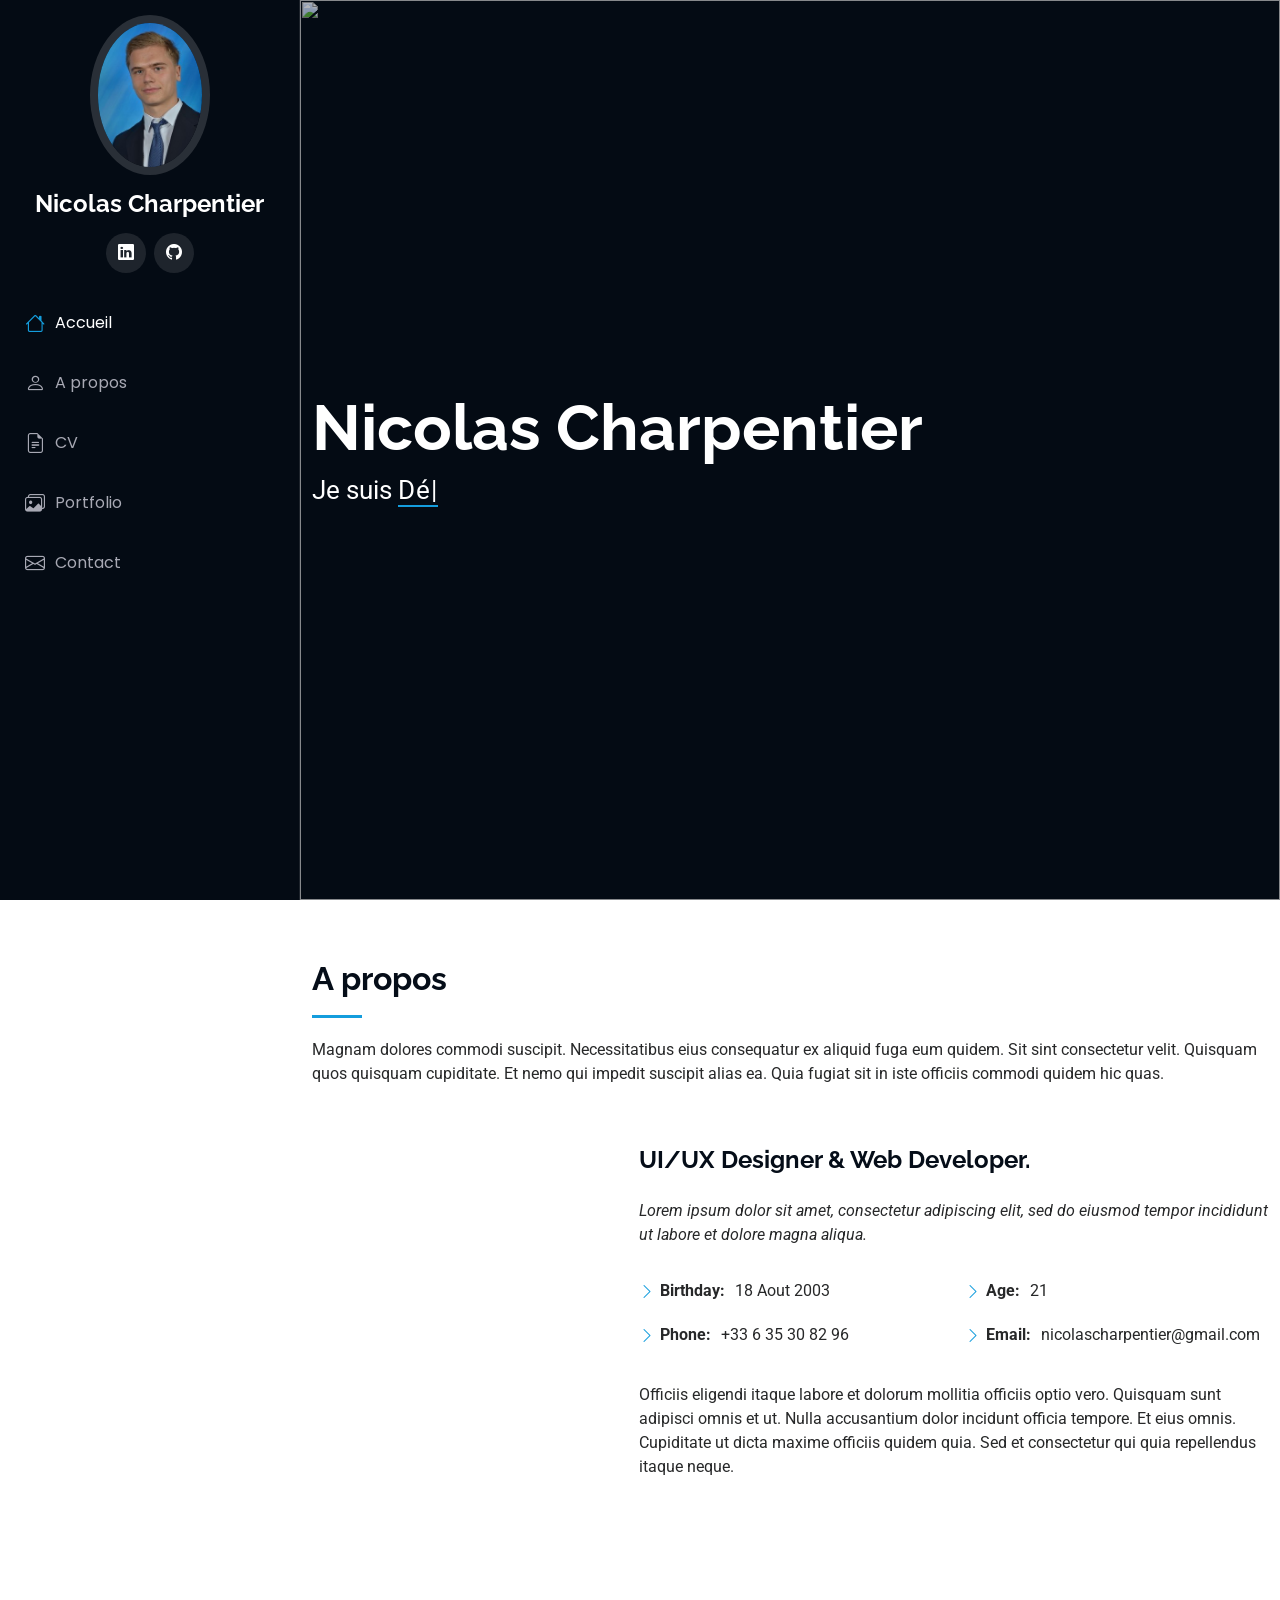
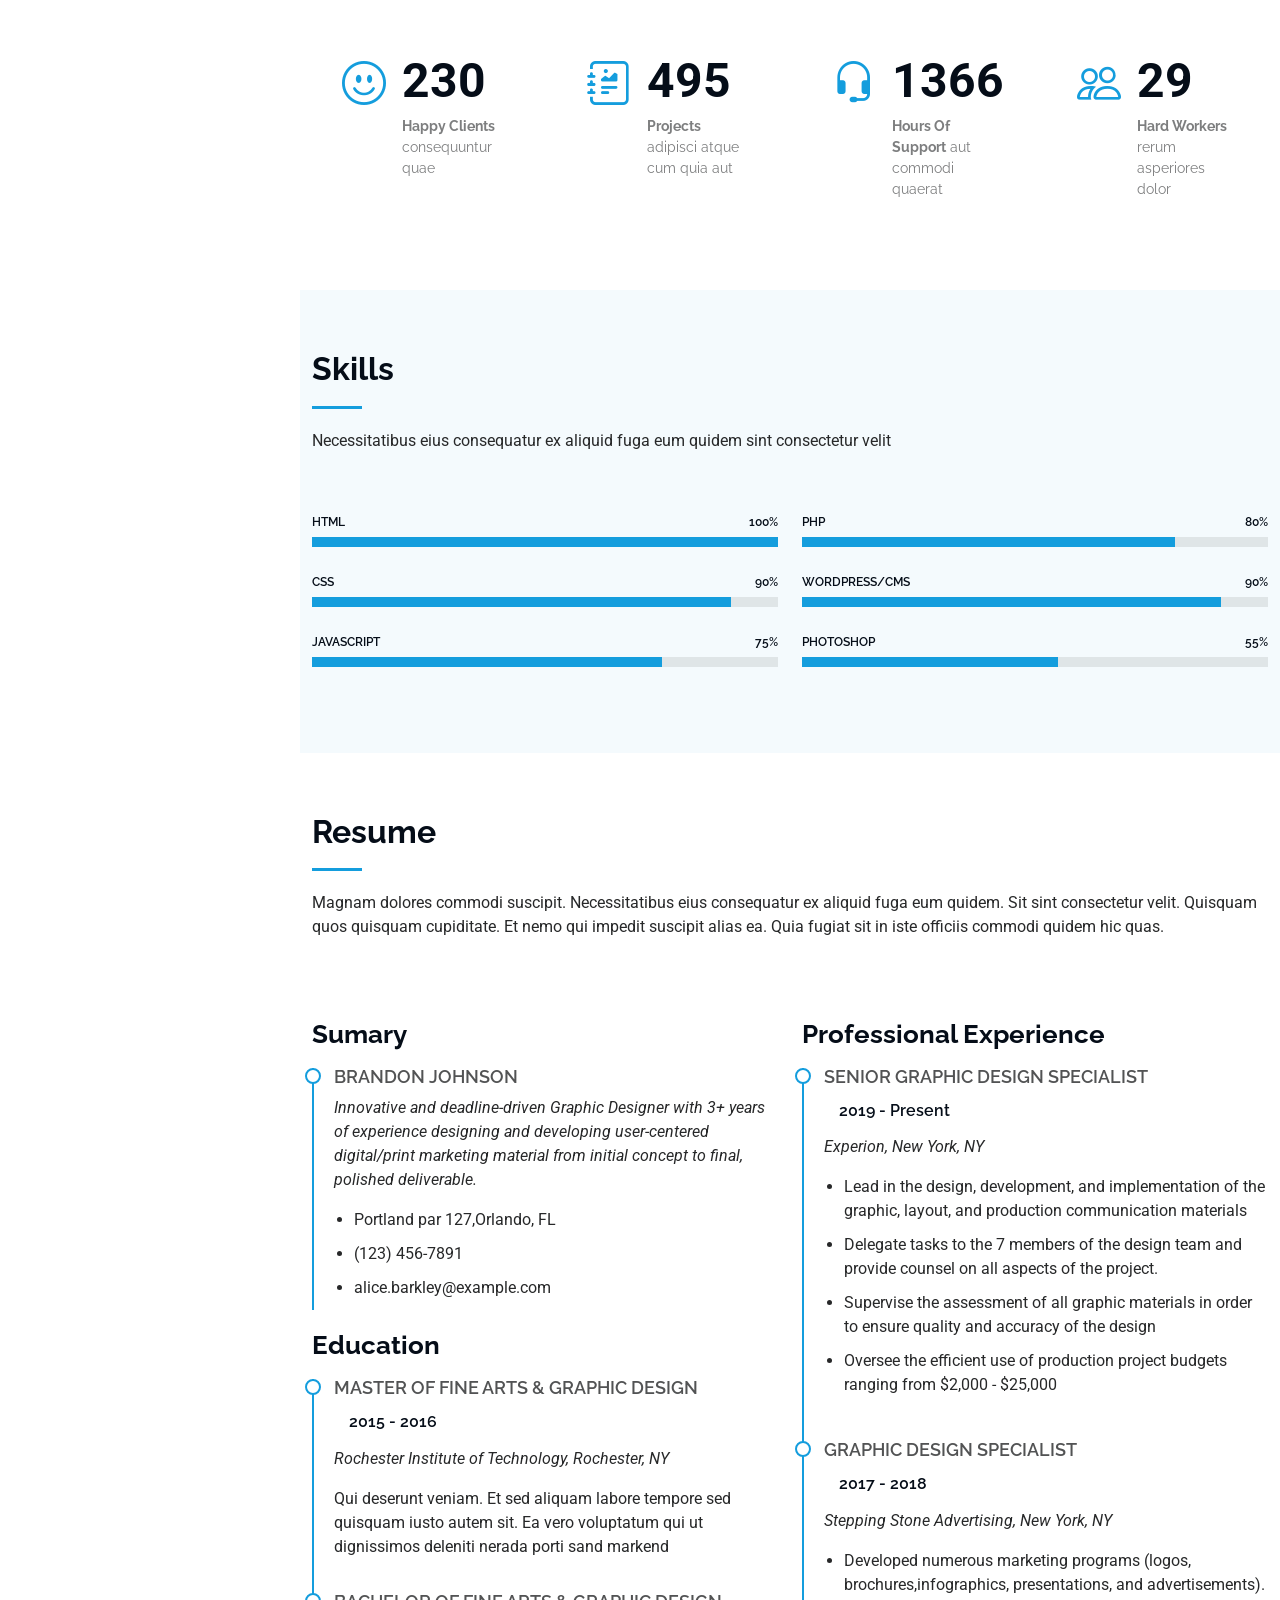
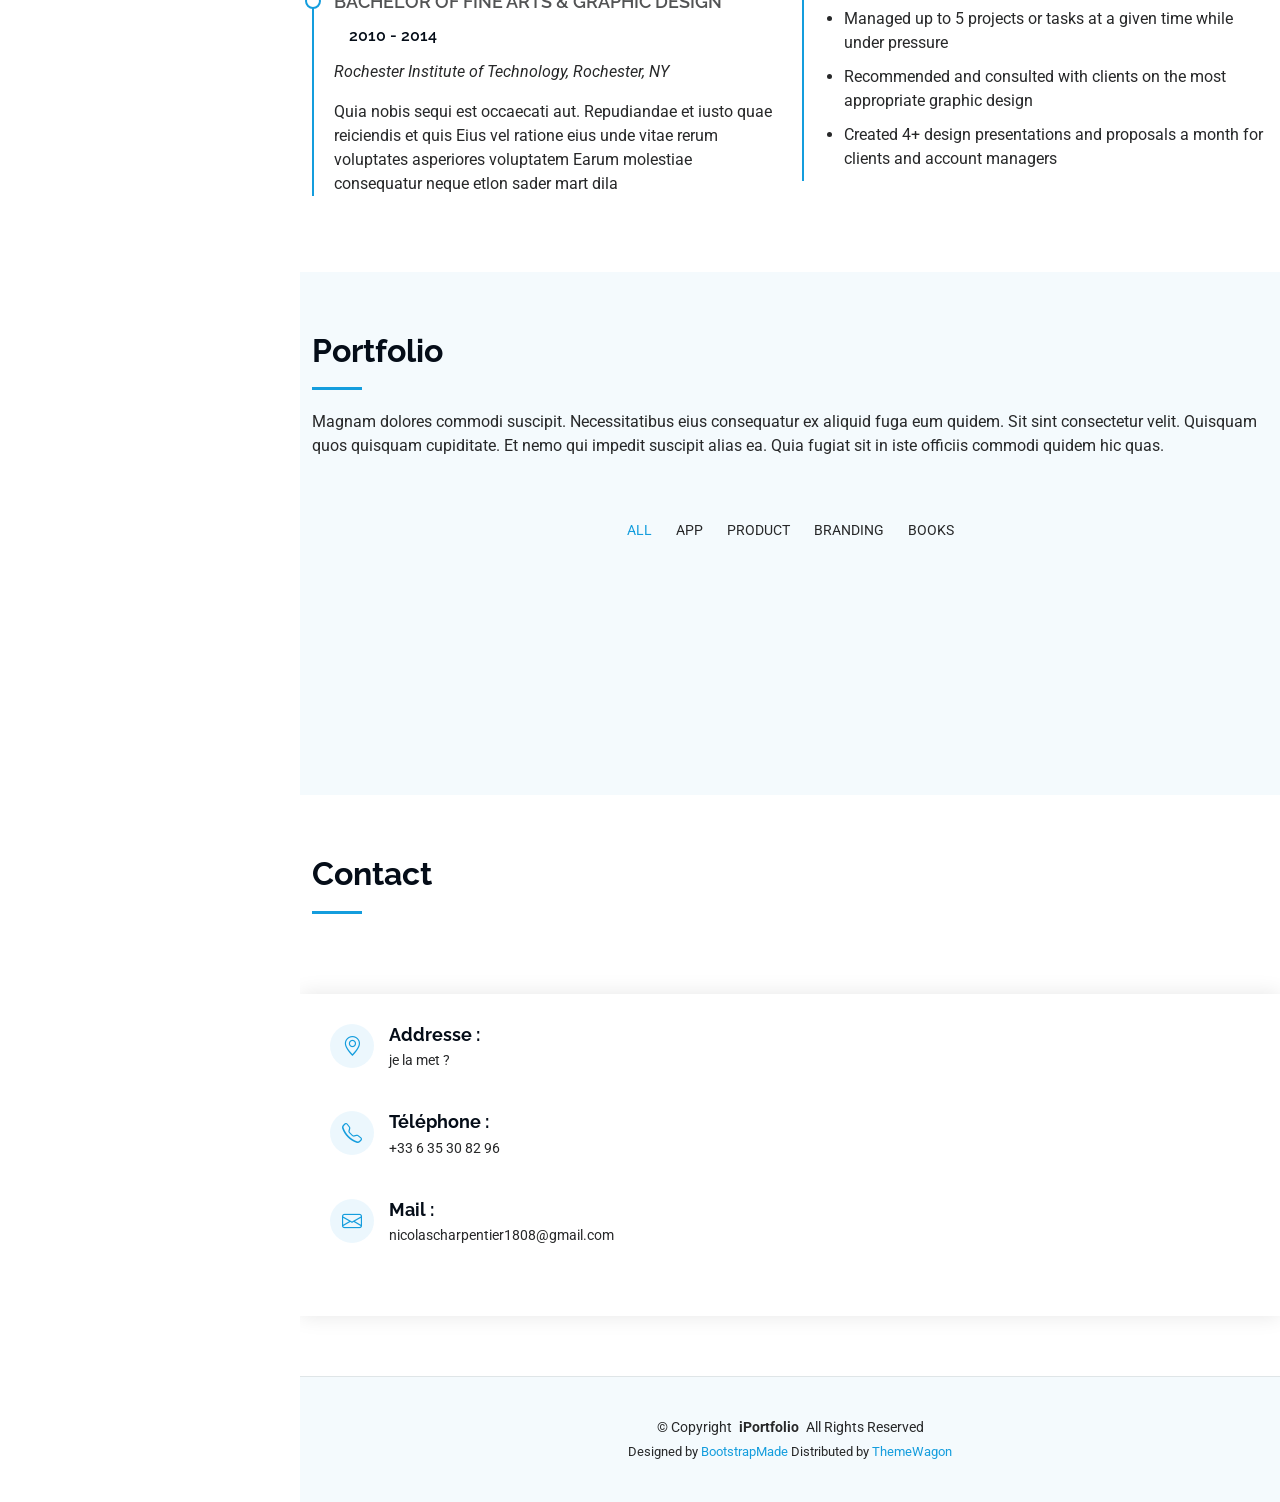
==== vue/index.html @ e8a0842e "git innit" ====
<!DOCTYPE html>
<html lang="fr">

<head>
  <meta charset="utf-8">
  <meta content="width=device-width, initial-scale=1.0" name="viewport">
  <title>Index - iPortfolio Bootstrap Template</title>
  <meta content="" name="description">
  <meta content="" name="keywords">

  <!-- Favicons -->
  <link href="../assets/img/favicon.png" rel="icon">
  <link href="../assets/img/apple-touch-icon.png" rel="apple-touch-icon">

  <!-- Fonts -->
  <link href="https://fonts.googleapis.com" rel="preconnect">
  <link href="https://fonts.gstatic.com" rel="preconnect" crossorigin>
  <link href="https://fonts.googleapis.com/css2?family=Roboto:ital,wght@0,100;0,300;0,400;0,500;0,700;0,900;1,100;1,300;1,400;1,500;1,700;1,900&family=Poppins:ital,wght@0,100;0,200;0,300;0,400;0,500;0,600;0,700;0,800;0,900;1,100;1,200;1,300;1,400;1,500;1,600;1,700;1,800;1,900&family=Raleway:ital,wght@0,100;0,200;0,300;0,400;0,500;0,600;0,700;0,800;0,900;1,100;1,200;1,300;1,400;1,500;1,600;1,700;1,800;1,900&display=swap" rel="stylesheet">

  <!-- Vendor CSS Files -->
  <link href="../assets/vendor/bootstrap/css/bootstrap.min.css" rel="stylesheet">
  <link href="../assets/vendor/bootstrap-icons/bootstrap-icons.css" rel="stylesheet">
  <link href="../assets/vendor/aos/aos.css" rel="stylesheet">
  <link href="../assets/vendor/glightbox/css/glightbox.min.css" rel="stylesheet">
  <link href="../assets/vendor/swiper/swiper-bundle.min.css" rel="stylesheet">

  <!-- Main CSS File -->
  <link href="../assets/css/main.css" rel="stylesheet">

</head>

<body class="index-page">

  <header id="header" class="header dark-background d-flex flex-column">
    <i class="header-toggle d-xl-none bi bi-list"></i>

    <div class="profile-img">
      <img src="../assets/img/profil.jpg" alt="" class="img-fluid rounded-circle">
    </div>

    <a href="index.html" class="logo d-flex align-items-center justify-content-center">
      <!-- Uncomment the line below if you also wish to use an image logo -->
      <!-- <img src="assets/img/logo.png" alt=""> -->
      <h1 class="sitename">Nicolas Charpentier</h1>
    </a>

    <div class="social-links text-center">
      <a href="https://www.linkedin.com/in/nicolas-charpentier-492948280/" class="linkedin" target="_blank"><i class="bi bi-linkedin"></i></a>
      <a href="https://github.com/Nico180803" class="github" target="_blank"><i class="bi-github"></i></a>
    </div>

    <nav id="navmenu" class="navmenu">
      <ul>
        <li><a href="#hero" class="active"><i class="bi bi-house navicon"></i> Accueil</a></li>
        <li><a href="#about"><i class="bi bi-person navicon"></i> A propos</a></li>
        <li><a href="#resume"><i class="bi bi-file-earmark-text navicon"></i> CV</a></li>
        <li><a href="#portfolio"><i class="bi bi-images navicon"></i> Portfolio</a></li>
        <li><a href="#contact"><i class="bi bi-envelope navicon"></i> Contact</a></li>
      </ul>
    </nav>

  </header>

  <main class="main">

    <!-- Hero Section -->
    <section id="hero" class="hero section dark-background">

      <img src="" alt="" data-aos="fade-in" class="">

      <div class="container" data-aos="fade-up" data-aos-delay="100">
        <h2>Nicolas Charpentier</h2>
        <p>Je suis <span class="typed" data-typed-items="Développeur , Etudiant,">Développeur </span><span class="typed-cursor typed-cursor--blink" aria-hidden="true"></span><span class="typed-cursor typed-cursor--blink" aria-hidden="true"></span></p>
      </div>

    </section><!-- /Hero Section -->

    <!-- About Section -->
    <section id="about" class="about section">

      <!-- Section Title -->
      <div class="container section-title" data-aos="fade-up">
        <h2>A propos</h2>
        <p>Magnam dolores commodi suscipit. Necessitatibus eius consequatur ex aliquid fuga eum quidem. Sit sint consectetur velit. Quisquam quos quisquam cupiditate. Et nemo qui impedit suscipit alias ea. Quia fugiat sit in iste officiis commodi quidem hic quas.</p>
      </div><!-- End Section Title -->

      <div class="container" data-aos="fade-up" data-aos-delay="100">

        <div class="row gy-4 justify-content-center">
          <div class="col-lg-4">
            <img src="assets/img/my-profile-img.jpg" class="img-fluid" alt="">
          </div>
          <div class="col-lg-8 content">
            <h2>UI/UX Designer &amp; Web Developer.</h2>
            <p class="fst-italic py-3">
              Lorem ipsum dolor sit amet, consectetur adipiscing elit, sed do eiusmod tempor incididunt ut labore et dolore
              magna aliqua.
            </p>
            <div class="row">
              <div class="col-lg-6">
                <ul>
                  <li><i class="bi bi-chevron-right"></i> <strong>Birthday:</strong> <span>18 Aout 2003</span></li>
                  <li><i class="bi bi-chevron-right"></i> <strong>Phone:</strong> <span>+33 6 35 30 82 96</span></li>
                </ul>
              </div>
              <div class="col-lg-6">
                <ul>
                  <li><i class="bi bi-chevron-right"></i> <strong>Age:</strong> <span>21</span></li>
                  <li><i class="bi bi-chevron-right"></i> <strong>Email:</strong> <span>nicolascharpentier@gmail.com</span></li>
                </ul>
              </div>
            </div>
            <p class="py-3">
              Officiis eligendi itaque labore et dolorum mollitia officiis optio vero. Quisquam sunt adipisci omnis et ut. Nulla accusantium dolor incidunt officia tempore. Et eius omnis.
              Cupiditate ut dicta maxime officiis quidem quia. Sed et consectetur qui quia repellendus itaque neque.
            </p>
          </div>
        </div>

      </div>

    </section><!-- /About Section -->

    <!-- Stats Section -->
    <section id="stats" class="stats section">

      <div class="container" data-aos="fade-up" data-aos-delay="100">

        <div class="row gy-4">

          <div class="col-lg-3 col-md-6">
            <div class="stats-item">
              <i class="bi bi-emoji-smile"></i>
              <span data-purecounter-start="0" data-purecounter-end="232" data-purecounter-duration="1" class="purecounter"></span>
              <p><strong>Happy Clients</strong> <span>consequuntur quae</span></p>
            </div>
          </div><!-- End Stats Item -->

          <div class="col-lg-3 col-md-6">
            <div class="stats-item">
              <i class="bi bi-journal-richtext"></i>
              <span data-purecounter-start="0" data-purecounter-end="521" data-purecounter-duration="1" class="purecounter"></span>
              <p><strong>Projects</strong> <span>adipisci atque cum quia aut</span></p>
            </div>
          </div><!-- End Stats Item -->

          <div class="col-lg-3 col-md-6">
            <div class="stats-item">
              <i class="bi bi-headset"></i>
              <span data-purecounter-start="0" data-purecounter-end="1453" data-purecounter-duration="1" class="purecounter"></span>
              <p><strong>Hours Of Support</strong> <span>aut commodi quaerat</span></p>
            </div>
          </div><!-- End Stats Item -->

          <div class="col-lg-3 col-md-6">
            <div class="stats-item">
              <i class="bi bi-people"></i>
              <span data-purecounter-start="0" data-purecounter-end="32" data-purecounter-duration="1" class="purecounter"></span>
              <p><strong>Hard Workers</strong> <span>rerum asperiores dolor</span></p>
            </div>
          </div><!-- End Stats Item -->

        </div>

      </div>

    </section><!-- /Stats Section -->

    <!-- Skills Section -->
    <section id="skills" class="skills section light-background">

      <!-- Section Title -->
      <div class="container section-title" data-aos="fade-up">
        <h2>Skills</h2>
        <p>Necessitatibus eius consequatur ex aliquid fuga eum quidem sint consectetur velit</p>
      </div><!-- End Section Title -->

      <div class="container" data-aos="fade-up" data-aos-delay="100">

        <div class="row skills-content skills-animation">

          <div class="col-lg-6">

            <div class="progress">
              <span class="skill"><span>HTML</span> <i class="val">100%</i></span>
              <div class="progress-bar-wrap">
                <div class="progress-bar" role="progressbar" aria-valuenow="100" aria-valuemin="0" aria-valuemax="100"></div>
              </div>
            </div><!-- End Skills Item -->

            <div class="progress">
              <span class="skill"><span>CSS</span> <i class="val">90%</i></span>
              <div class="progress-bar-wrap">
                <div class="progress-bar" role="progressbar" aria-valuenow="90" aria-valuemin="0" aria-valuemax="100"></div>
              </div>
            </div><!-- End Skills Item -->

            <div class="progress">
              <span class="skill"><span>JavaScript</span> <i class="val">75%</i></span>
              <div class="progress-bar-wrap">
                <div class="progress-bar" role="progressbar" aria-valuenow="75" aria-valuemin="0" aria-valuemax="100"></div>
              </div>
            </div><!-- End Skills Item -->

          </div>

          <div class="col-lg-6">

            <div class="progress">
              <span class="skill"><span>PHP</span> <i class="val">80%</i></span>
              <div class="progress-bar-wrap">
                <div class="progress-bar" role="progressbar" aria-valuenow="80" aria-valuemin="0" aria-valuemax="100"></div>
              </div>
            </div><!-- End Skills Item -->

            <div class="progress">
              <span class="skill"><span>WordPress/CMS</span> <i class="val">90%</i></span>
              <div class="progress-bar-wrap">
                <div class="progress-bar" role="progressbar" aria-valuenow="90" aria-valuemin="0" aria-valuemax="100"></div>
              </div>
            </div><!-- End Skills Item -->

            <div class="progress">
              <span class="skill"><span>Photoshop</span> <i class="val">55%</i></span>
              <div class="progress-bar-wrap">
                <div class="progress-bar" role="progressbar" aria-valuenow="55" aria-valuemin="0" aria-valuemax="100"></div>
              </div>
            </div><!-- End Skills Item -->

          </div>

        </div>

      </div>

    </section><!-- /Skills Section -->

    <!-- Resume Section -->
    <section id="resume" class="resume section">

      <!-- Section Title -->
      <div class="container section-title" data-aos="fade-up">
        <h2>Resume</h2>
        <p>Magnam dolores commodi suscipit. Necessitatibus eius consequatur ex aliquid fuga eum quidem. Sit sint consectetur velit. Quisquam quos quisquam cupiditate. Et nemo qui impedit suscipit alias ea. Quia fugiat sit in iste officiis commodi quidem hic quas.</p>
      </div><!-- End Section Title -->

      <div class="container">

        <div class="row">

          <div class="col-lg-6" data-aos="fade-up" data-aos-delay="100">
            <h3 class="resume-title">Sumary</h3>

            <div class="resume-item pb-0">
              <h4>Brandon Johnson</h4>
              <p><em>Innovative and deadline-driven Graphic Designer with 3+ years of experience designing and developing user-centered digital/print marketing material from initial concept to final, polished deliverable.</em></p>
              <ul>
                <li>Portland par 127,Orlando, FL</li>
                <li>(123) 456-7891</li>
                <li>alice.barkley@example.com</li>
              </ul>
            </div><!-- Edn Resume Item -->

            <h3 class="resume-title">Education</h3>
            <div class="resume-item">
              <h4>Master of Fine Arts &amp; Graphic Design</h4>
              <h5>2015 - 2016</h5>
              <p><em>Rochester Institute of Technology, Rochester, NY</em></p>
              <p>Qui deserunt veniam. Et sed aliquam labore tempore sed quisquam iusto autem sit. Ea vero voluptatum qui ut dignissimos deleniti nerada porti sand markend</p>
            </div><!-- Edn Resume Item -->

            <div class="resume-item">
              <h4>Bachelor of Fine Arts &amp; Graphic Design</h4>
              <h5>2010 - 2014</h5>
              <p><em>Rochester Institute of Technology, Rochester, NY</em></p>
              <p>Quia nobis sequi est occaecati aut. Repudiandae et iusto quae reiciendis et quis Eius vel ratione eius unde vitae rerum voluptates asperiores voluptatem Earum molestiae consequatur neque etlon sader mart dila</p>
            </div><!-- Edn Resume Item -->

          </div>

          <div class="col-lg-6" data-aos="fade-up" data-aos-delay="200">
            <h3 class="resume-title">Professional Experience</h3>
            <div class="resume-item">
              <h4>Senior graphic design specialist</h4>
              <h5>2019 - Present</h5>
              <p><em>Experion, New York, NY </em></p>
              <ul>
                <li>Lead in the design, development, and implementation of the graphic, layout, and production communication materials</li>
                <li>Delegate tasks to the 7 members of the design team and provide counsel on all aspects of the project. </li>
                <li>Supervise the assessment of all graphic materials in order to ensure quality and accuracy of the design</li>
                <li>Oversee the efficient use of production project budgets ranging from $2,000 - $25,000</li>
              </ul>
            </div><!-- Edn Resume Item -->

            <div class="resume-item">
              <h4>Graphic design specialist</h4>
              <h5>2017 - 2018</h5>
              <p><em>Stepping Stone Advertising, New York, NY</em></p>
              <ul>
                <li>Developed numerous marketing programs (logos, brochures,infographics, presentations, and advertisements).</li>
                <li>Managed up to 5 projects or tasks at a given time while under pressure</li>
                <li>Recommended and consulted with clients on the most appropriate graphic design</li>
                <li>Created 4+ design presentations and proposals a month for clients and account managers</li>
              </ul>
            </div><!-- Edn Resume Item -->

          </div>

        </div>

      </div>

    </section><!-- /Resume Section -->

    <!-- Portfolio Section -->
    <section id="portfolio" class="portfolio section light-background">

      <!-- Section Title -->
      <div class="container section-title" data-aos="fade-up">
        <h2>Portfolio</h2>
        <p>Magnam dolores commodi suscipit. Necessitatibus eius consequatur ex aliquid fuga eum quidem. Sit sint consectetur velit. Quisquam quos quisquam cupiditate. Et nemo qui impedit suscipit alias ea. Quia fugiat sit in iste officiis commodi quidem hic quas.</p>
      </div><!-- End Section Title -->

      <div class="container">

        <div class="isotope-layout" data-default-filter="*" data-layout="masonry" data-sort="original-order">

          <ul class="portfolio-filters isotope-filters" data-aos="fade-up" data-aos-delay="100">
            <li data-filter="*" class="filter-active">All</li>
            <li data-filter=".filter-app">App</li>
            <li data-filter=".filter-product">Product</li>
            <li data-filter=".filter-branding">Branding</li>
            <li data-filter=".filter-books">Books</li>
          </ul><!-- End Portfolio Filters -->

          <div class="row gy-4 isotope-container" data-aos="fade-up" data-aos-delay="200">

            <div class="col-lg-4 col-md-6 portfolio-item isotope-item filter-app">
              <div class="portfolio-content h-100">
                <img src="assets/img/portfolio/app-1.jpg" class="img-fluid" alt="">
                <div class="portfolio-info">
                  <h4>App 1</h4>
                  <p>Lorem ipsum, dolor sit amet consectetur</p>
                  <a href="assets/img/portfolio/app-1.jpg" title="App 1" data-gallery="portfolio-gallery-app" class="glightbox preview-link"><i class="bi bi-zoom-in"></i></a>
                  <a href="portfolio-details.html" title="More Details" class="details-link"><i class="bi bi-link-45deg"></i></a>
                </div>
              </div>
            </div><!-- End Portfolio Item -->

            <div class="col-lg-4 col-md-6 portfolio-item isotope-item filter-product">
              <div class="portfolio-content h-100">
                <img src="assets/img/portfolio/product-1.jpg" class="img-fluid" alt="">
                <div class="portfolio-info">
                  <h4>Product 1</h4>
                  <p>Lorem ipsum, dolor sit amet consectetur</p>
                  <a href="assets/img/portfolio/product-1.jpg" title="Product 1" data-gallery="portfolio-gallery-product" class="glightbox preview-link"><i class="bi bi-zoom-in"></i></a>
                  <a href="portfolio-details.html" title="More Details" class="details-link"><i class="bi bi-link-45deg"></i></a>
                </div>
              </div>
            </div><!-- End Portfolio Item -->

            <div class="col-lg-4 col-md-6 portfolio-item isotope-item filter-branding">
              <div class="portfolio-content h-100">
                <img src="assets/img/portfolio/branding-1.jpg" class="img-fluid" alt="">
                <div class="portfolio-info">
                  <h4>Branding 1</h4>
                  <p>Lorem ipsum, dolor sit amet consectetur</p>
                  <a href="assets/img/portfolio/branding-1.jpg" title="Branding 1" data-gallery="portfolio-gallery-branding" class="glightbox preview-link"><i class="bi bi-zoom-in"></i></a>
                  <a href="portfolio-details.html" title="More Details" class="details-link"><i class="bi bi-link-45deg"></i></a>
                </div>
              </div>
            </div><!-- End Portfolio Item -->

            <div class="col-lg-4 col-md-6 portfolio-item isotope-item filter-books">
              <div class="portfolio-content h-100">
                <img src="assets/img/portfolio/books-1.jpg" class="img-fluid" alt="">
                <div class="portfolio-info">
                  <h4>Books 1</h4>
                  <p>Lorem ipsum, dolor sit amet consectetur</p>
                  <a href="assets/img/portfolio/books-1.jpg" title="Branding 1" data-gallery="portfolio-gallery-book" class="glightbox preview-link"><i class="bi bi-zoom-in"></i></a>
                  <a href="portfolio-details.html" title="More Details" class="details-link"><i class="bi bi-link-45deg"></i></a>
                </div>
              </div>
            </div><!-- End Portfolio Item -->

            <div class="col-lg-4 col-md-6 portfolio-item isotope-item filter-app">
              <div class="portfolio-content h-100">
                <img src="assets/img/portfolio/app-2.jpg" class="img-fluid" alt="">
                <div class="portfolio-info">
                  <h4>App 2</h4>
                  <p>Lorem ipsum, dolor sit amet consectetur</p>
                  <a href="assets/img/portfolio/app-2.jpg" title="App 2" data-gallery="portfolio-gallery-app" class="glightbox preview-link"><i class="bi bi-zoom-in"></i></a>
                  <a href="portfolio-details.html" title="More Details" class="details-link"><i class="bi bi-link-45deg"></i></a>
                </div>
              </div>
            </div><!-- End Portfolio Item -->

            <div class="col-lg-4 col-md-6 portfolio-item isotope-item filter-product">
              <div class="portfolio-content h-100">
                <img src="assets/img/portfolio/product-2.jpg" class="img-fluid" alt="">
                <div class="portfolio-info">
                  <h4>Product 2</h4>
                  <p>Lorem ipsum, dolor sit amet consectetur</p>
                  <a href="assets/img/portfolio/product-2.jpg" title="Product 2" data-gallery="portfolio-gallery-product" class="glightbox preview-link"><i class="bi bi-zoom-in"></i></a>
                  <a href="portfolio-details.html" title="More Details" class="details-link"><i class="bi bi-link-45deg"></i></a>
                </div>
              </div>
            </div><!-- End Portfolio Item -->

            <div class="col-lg-4 col-md-6 portfolio-item isotope-item filter-branding">
              <div class="portfolio-content h-100">
                <img src="assets/img/portfolio/branding-2.jpg" class="img-fluid" alt="">
                <div class="portfolio-info">
                  <h4>Branding 2</h4>
                  <p>Lorem ipsum, dolor sit amet consectetur</p>
                  <a href="assets/img/portfolio/branding-2.jpg" title="Branding 2" data-gallery="portfolio-gallery-branding" class="glightbox preview-link"><i class="bi bi-zoom-in"></i></a>
                  <a href="portfolio-details.html" title="More Details" class="details-link"><i class="bi bi-link-45deg"></i></a>
                </div>
              </div>
            </div><!-- End Portfolio Item -->

            <div class="col-lg-4 col-md-6 portfolio-item isotope-item filter-books">
              <div class="portfolio-content h-100">
                <img src="assets/img/portfolio/books-2.jpg" class="img-fluid" alt="">
                <div class="portfolio-info">
                  <h4>Books 2</h4>
                  <p>Lorem ipsum, dolor sit amet consectetur</p>
                  <a href="assets/img/portfolio/books-2.jpg" title="Branding 2" data-gallery="portfolio-gallery-book" class="glightbox preview-link"><i class="bi bi-zoom-in"></i></a>
                  <a href="portfolio-details.html" title="More Details" class="details-link"><i class="bi bi-link-45deg"></i></a>
                </div>
              </div>
            </div><!-- End Portfolio Item -->

            <div class="col-lg-4 col-md-6 portfolio-item isotope-item filter-app">
              <div class="portfolio-content h-100">
                <img src="assets/img/portfolio/app-3.jpg" class="img-fluid" alt="">
                <div class="portfolio-info">
                  <h4>App 3</h4>
                  <p>Lorem ipsum, dolor sit amet consectetur</p>
                  <a href="assets/img/portfolio/app-3.jpg" title="App 3" data-gallery="portfolio-gallery-app" class="glightbox preview-link"><i class="bi bi-zoom-in"></i></a>
                  <a href="portfolio-details.html" title="More Details" class="details-link"><i class="bi bi-link-45deg"></i></a>
                </div>
              </div>
            </div><!-- End Portfolio Item -->

            <div class="col-lg-4 col-md-6 portfolio-item isotope-item filter-product">
              <div class="portfolio-content h-100">
                <img src="assets/img/portfolio/product-3.jpg" class="img-fluid" alt="">
                <div class="portfolio-info">
                  <h4>Product 3</h4>
                  <p>Lorem ipsum, dolor sit amet consectetur</p>
                  <a href="assets/img/portfolio/product-3.jpg" title="Product 3" data-gallery="portfolio-gallery-product" class="glightbox preview-link"><i class="bi bi-zoom-in"></i></a>
                  <a href="portfolio-details.html" title="More Details" class="details-link"><i class="bi bi-link-45deg"></i></a>
                </div>
              </div>
            </div><!-- End Portfolio Item -->

            <div class="col-lg-4 col-md-6 portfolio-item isotope-item filter-branding">
              <div class="portfolio-content h-100">
                <img src="assets/img/portfolio/branding-3.jpg" class="img-fluid" alt="">
                <div class="portfolio-info">
                  <h4>Branding 3</h4>
                  <p>Lorem ipsum, dolor sit amet consectetur</p>
                  <a href="assets/img/portfolio/branding-3.jpg" title="Branding 2" data-gallery="portfolio-gallery-branding" class="glightbox preview-link"><i class="bi bi-zoom-in"></i></a>
                  <a href="portfolio-details.html" title="More Details" class="details-link"><i class="bi bi-link-45deg"></i></a>
                </div>
              </div>
            </div><!-- End Portfolio Item -->

            <div class="col-lg-4 col-md-6 portfolio-item isotope-item filter-books">
              <div class="portfolio-content h-100">
                <img src="assets/img/portfolio/books-3.jpg" class="img-fluid" alt="">
                <div class="portfolio-info">
                  <h4>Books 3</h4>
                  <p>Lorem ipsum, dolor sit amet consectetur</p>
                  <a href="assets/img/portfolio/books-3.jpg" title="Branding 3" data-gallery="portfolio-gallery-book" class="glightbox preview-link"><i class="bi bi-zoom-in"></i></a>
                  <a href="portfolio-details.html" title="More Details" class="details-link"><i class="bi bi-link-45deg"></i></a>
                </div>
              </div>
            </div><!-- End Portfolio Item -->

          </div><!-- End Portfolio Container -->

        </div>

      </div>

    </section><!-- /Portfolio Section -->

    <!-- Contact Section -->
    <section id="contact" class="contact section">

      <!-- Section Title -->
      <div class="container section-title" data-aos="fade-up">
        <h2>Contact</h2>
      </div><!-- End Section Title -->

      <div class="container" data-aos="fade-up" data-aos-delay="100">

        <div class="row gy-4">
            <div class="info-wrap">
              <div class="info-item d-flex" data-aos="fade-up" data-aos-delay="200">
                <i class="bi bi-geo-alt flex-shrink-0"></i>
                <div>
                  <h3>Addresse :</h3>
                  <p>je la met ?</p>
                </div>
              </div><!-- End Info Item -->

              <div class="info-item d-flex" data-aos="fade-up" data-aos-delay="300">
                <i class="bi bi-telephone flex-shrink-0"></i>
                <div>
                  <h3>Téléphone :</h3>
                  <p>+33 6 35 30 82 96</p>
                </div>
              </div><!-- End Info Item -->

              <div class="info-item d-flex" data-aos="fade-up" data-aos-delay="400">
                <i class="bi bi-envelope flex-shrink-0"></i>
                <div>
                  <h3>Mail : </h3>
                  <p>nicolascharpentier1808@gmail.com</p>
                </div>
              </div><!-- End Info Item -->
            </div>
          </div>
      </div>

    </section><!-- /Contact Section -->

  </main>

  <footer id="footer" class="footer position-relative light-background">

    <div class="container">
      <div class="copyright text-center ">
        <p>© <span>Copyright</span> <strong class="px-1 sitename">iPortfolio</strong> <span>All Rights Reserved</span></p>
      </div>
      <div class="credits">
        <!-- All the links in the footer should remain intact. -->
        Designed by <a href="https://bootstrapmade.com/">BootstrapMade</a> Distributed by <a href="https://themewagon.com">ThemeWagon</a>
      </div>
    </div>

  </footer>

  <!-- Scroll Top -->
  <a href="#" id="scroll-top" class="scroll-top d-flex align-items-center justify-content-center"><i class="bi bi-arrow-up-short"></i></a>

  <!-- Preloader -->
  <div id="preloader"></div>

  <!-- Vendor JS Files -->
  <script src="../assets/vendor/bootstrap/js/bootstrap.bundle.min.js"></script>
  <script src="../assets/vendor/php-email-form/validate.js"></script>
  <script src="../assets/vendor/aos/aos.js"></script>
  <script src="../assets/vendor/typed.js/typed.umd.js"></script>
  <script src="../assets/vendor/purecounter/purecounter_vanilla.js"></script>
  <script src="../assets/vendor/waypoints/noframework.waypoints.js"></script>
  <script src="../assets/vendor/glightbox/js/glightbox.min.js"></script>
  <script src="../assets/vendor/imagesloaded/imagesloaded.pkgd.min.js"></script>
  <script src="../assets/vendor/isotope-layout/isotope.pkgd.min.js"></script>
  <script src="../assets/vendor/swiper/swiper-bundle.min.js"></script>

  <!-- Main JS File -->
  <script src="../assets/js/main.js"></script>

</body>

</html>
---- assets/css/main.css ----
/**
* Template Name: iPortfolio
* Template URL: https://bootstrapmade.com/iportfolio-bootstrap-portfolio-websites-template/
* Updated: Jun 29 2024 with Bootstrap v5.3.3
* Author: BootstrapMade.com
* License: https://bootstrapmade.com/license/
*/

/*--------------------------------------------------------------
# Font & Color Variables
# Help: https://bootstrapmade.com/color-system/
--------------------------------------------------------------*/
/* Fonts */
:root {
  --default-font: "Roboto",  system-ui, -apple-system, "Segoe UI", Roboto, "Helvetica Neue", Arial, "Noto Sans", "Liberation Sans", sans-serif, "Apple Color Emoji", "Segoe UI Emoji", "Segoe UI Symbol", "Noto Color Emoji";
  --heading-font: "Raleway",  sans-serif;
  --nav-font: "Poppins",  sans-serif;
}

/* Global Colors - The following color variables are used throughout the website. Updating them here will change the color scheme of the entire website */
:root { 
  --background-color: #ffffff; /* Background color for the entire website, including individual sections */
  --default-color: #272829; /* Default color used for the majority of the text content across the entire website */
  --heading-color: #050d18; /* Color for headings, subheadings and title throughout the website */
  --accent-color: #149ddd; /* Accent color that represents your brand on the website. It's used for buttons, links, and other elements that need to stand out */
  --surface-color: #ffffff; /* The surface color is used as a background of boxed elements within sections, such as cards, icon boxes, or other elements that require a visual separation from the global background. */
  --contrast-color: #ffffff; /* Contrast color for text, ensuring readability against backgrounds of accent, heading, or default colors. */
}

/* Nav Menu Colors - The following color variables are used specifically for the navigation menu. They are separate from the global colors to allow for more customization options */
:root {
  --nav-color: #a8a9b4;  /* The default color of the main navmenu links */
  --nav-hover-color: #ffffff; /* Applied to main navmenu links when they are hovered over or active */
  --nav-mobile-background-color: #040b14; /* Used as the background color for mobile navigation menu */
  --nav-dropdown-background-color: #040b14; /* Used as the background color for dropdown items that appear when hovering over primary navigation items */
  --nav-dropdown-color: #a8a9b4; /* Used for navigation links of the dropdown items in the navigation menu. */
  --nav-dropdown-hover-color: #ffffff; /* Similar to --nav-hover-color, this color is applied to dropdown navigation links when they are hovered over. */
}

/* Color Presets - These classes override global colors when applied to any section or element, providing reuse of the sam color scheme. */

.light-background {
  --background-color: #f4fafd;
  --surface-color: #ffffff;
}

.dark-background {
  --background-color: #040b14;
  --default-color: #ffffff;
  --heading-color: #ffffff;
  --surface-color: #151f2b;
  --contrast-color: #ffffff;
}

/* Smooth scroll */
:root {
  scroll-behavior: smooth;
}

/*--------------------------------------------------------------
# General Styling & Shared Classes
--------------------------------------------------------------*/
body {
  color: var(--default-color);
  background-color: var(--background-color);
  font-family: var(--default-font);
}

a {
  color: var(--accent-color);
  text-decoration: none;
  transition: 0.3s;
}

a:hover {
  color: color-mix(in srgb, var(--accent-color), transparent 25%);
  text-decoration: none;
}

h1,
h2,
h3,
h4,
h5,
h6 {
  color: var(--heading-color);
  font-family: var(--heading-font);
}

/* PHP Email Form Messages
------------------------------*/
.php-email-form .error-message {
  display: none;
  background: #df1529;
  color: #ffffff;
  text-align: left;
  padding: 15px;
  margin-bottom: 24px;
  font-weight: 600;
}

.php-email-form .sent-message {
  display: none;
  color: #ffffff;
  background: #059652;
  text-align: center;
  padding: 15px;
  margin-bottom: 24px;
  font-weight: 600;
}

.php-email-form .loading {
  display: none;
  background: var(--surface-color);
  text-align: center;
  padding: 15px;
  margin-bottom: 24px;
}

.php-email-form .loading:before {
  content: "";
  display: inline-block;
  border-radius: 50%;
  width: 24px;
  height: 24px;
  margin: 0 10px -6px 0;
  border: 3px solid var(--accent-color);
  border-top-color: var(--surface-color);
  animation: php-email-form-loading 1s linear infinite;
}

@keyframes php-email-form-loading {
  0% {
    transform: rotate(0deg);
  }

  100% {
    transform: rotate(360deg);
  }
}

/*--------------------------------------------------------------
# Global Header
--------------------------------------------------------------*/
.header {
  color: var(--default-color);
  background-color: var(--background-color);
  position: fixed;
  top: 0;
  left: 0;
  bottom: 0;
  padding: 0 15px;
  width: 300px;
  transition: all ease-in-out 0.3s;
  overflow-y: auto;
  z-index: 997;
  border-right: 1px solid color-mix(in srgb, var(--default-color), transparent 90%);
}

.header .profile-img img {
  margin: 15px auto;
  display: block;
  width: 120px;
  border: 8px solid color-mix(in srgb, var(--default-color), transparent 85%);
}

.header .logo {
  line-height: 1;
  margin-bottom: 15px;
}

.header .logo img {
  max-height: 32px;
  margin-right: 8px;
}

.header .logo h1 {
  font-size: 24px;
  margin: 0;
  font-weight: 700;
  color: var(--heading-color);
}

.header .social-links {
  margin: 0 0 20px 0;
}

.header .social-links a {
  font-size: 16px;
  display: inline-flex;
  align-items: center;
  justify-content: center;
  background: color-mix(in srgb, var(--default-color), transparent 90%);
  color: var(--default-color);
  margin: 0 2px;
  border-radius: 50%;
  text-align: center;
  width: 40px;
  height: 40px;
  transition: 0.3s;
}

.header .social-links a:hover {
  color: var(--contrast-color);
  background: var(--accent-color);
}

@media (min-width: 1200px) {

  .header~main,
  .header~#footer {
    margin-left: 300px;
  }
}

@media (max-width: 1199px) {
  .header {
    left: -100%;
  }
}

.header.header-show {
  left: 0;
}

.header .header-toggle {
  color: var(--contrast-color);
  background-color: var(--accent-color);
  font-size: 22px;
  display: flex;
  align-items: center;
  justify-content: center;
  width: 40px;
  height: 40px;
  border-radius: 50%;
  cursor: pointer;
  position: fixed;
  top: 15px;
  right: 15px;
  z-index: 9999;
  transition: background-color 0.3s;
}

.header .header-toggle:hover {
  color: var(--contrast-color);
  background-color: color-mix(in srgb, var(--accent-color) 90%, white 15%);
}

/*--------------------------------------------------------------
# Navigation Menu
--------------------------------------------------------------*/
.mobile-nav-toggle {
  display: none;
}

.navmenu {
  padding: 0;
  z-index: 9997;
}

.navmenu ul {
  list-style: none;
  padding: 0 0 20px 0;
  margin: 0;
}

.navmenu a,
.navmenu a:focus {
  color: var(--nav-color);
  padding: 15px 10px;
  font-family: var(--nav-font);
  font-size: 16px;
  font-weight: 400;
  display: flex;
  align-items: center;
  white-space: nowrap;
  transition: 0.3s;
  width: 100%;
}

.navmenu a .navicon,
.navmenu a:focus .navicon {
  font-size: 20px;
  margin-right: 10px;
}

.navmenu a .toggle-dropdown,
.navmenu a:focus .toggle-dropdown {
  font-size: 12px;
  line-height: 0;
  margin-left: auto;
  width: 30px;
  height: 30px;
  display: flex;
  align-items: center;
  justify-content: center;
  border-radius: 50%;
  transition: 0.3s;
  flex-shrink: 0;
  background-color: color-mix(in srgb, var(--accent-color), transparent 90%);
}

.navmenu a .toggle-dropdown:hover,
.navmenu a:focus .toggle-dropdown:hover {
  background-color: var(--accent-color);
  color: var(--contrast-color);
}

.navmenu a:hover,
.navmenu .active,
.navmenu .active:focus {
  color: var(--nav-hover-color);
}

.navmenu a:hover .navicon,
.navmenu .active .navicon,
.navmenu .active:focus .navicon {
  color: var(--accent-color);
}

.navmenu .active .toggle-dropdown,
.navmenu .active:focus .toggle-dropdown {
  background-color: var(--accent-color);
  color: var(--contrast-color);
  transform: rotate(180deg);
}

.navmenu .dropdown {
  display: block;
}

.navmenu .dropdown a,
.navmenu .dropdown a:focus {
  color: --nav-dropdown-color;
}

.navmenu .dropdown a:hover,
.navmenu .dropdown .active,
.navmenu .dropdown .active:focus {
  color: var(--nav-dropdown-hover-color);
}

.navmenu .dropdown ul {
  position: static;
  display: none;
  z-index: 99;
  padding: 5px 10px;
  margin: 5px 10px;
  background-color: var(--nav-dropdown-background-color);
  border: 1px solid color-mix(in srgb, var(--default-color), transparent 90%);
  box-shadow: none;
  transition: all 0.5s ease-in-out;
}

.navmenu .dropdown ul ul {
  background-color: rgba(33, 37, 41, 0.1);
}

.navmenu .dropdown>.dropdown-active {
  display: block;
  background-color: rgba(33, 37, 41, 0.03);
}

/*--------------------------------------------------------------
# Global Footer
--------------------------------------------------------------*/
.footer {
  color: var(--default-color);
  background-color: var(--background-color);
  font-size: 14px;
  padding: 40px 0;
  position: relative;
  border-top: 1px solid color-mix(in srgb, var(--default-color), transparent 90%);
}

.footer .copyright p {
  margin-bottom: 0;
}

.footer .credits {
  margin-top: 4px;
  font-size: 13px;
  text-align: center;
}

/*--------------------------------------------------------------
# Preloader
--------------------------------------------------------------*/
#preloader {
  position: fixed;
  inset: 0;
  z-index: 999999;
  overflow: hidden;
  background: var(--background-color);
  transition: all 0.6s ease-out;
}

#preloader:before {
  content: "";
  position: fixed;
  top: calc(50% - 30px);
  left: calc(50% - 30px);
  border: 6px solid #ffffff;
  border-color: var(--accent-color) transparent var(--accent-color) transparent;
  border-radius: 50%;
  width: 60px;
  height: 60px;
  animation: animate-preloader 1.5s linear infinite;
}

@keyframes animate-preloader {
  0% {
    transform: rotate(0deg);
  }

  100% {
    transform: rotate(360deg);
  }
}

/*--------------------------------------------------------------
# Scroll Top Button
--------------------------------------------------------------*/
.scroll-top {
  position: fixed;
  visibility: hidden;
  opacity: 0;
  right: 15px;
  bottom: -15px;
  z-index: 99999;
  background-color: var(--accent-color);
  width: 44px;
  height: 44px;
  border-radius: 50px;
  transition: all 0.4s;
}

.scroll-top i {
  font-size: 24px;
  color: var(--contrast-color);
  line-height: 0;
}

.scroll-top:hover {
  background-color: color-mix(in srgb, var(--accent-color), transparent 20%);
  color: var(--contrast-color);
}

.scroll-top.active {
  visibility: visible;
  opacity: 1;
  bottom: 15px;
}

/*--------------------------------------------------------------
# Disable aos animation delay on mobile devices
--------------------------------------------------------------*/
@media screen and (max-width: 768px) {
  [data-aos-delay] {
    transition-delay: 0 !important;
  }
}

/*--------------------------------------------------------------
# Global Page Titles & Breadcrumbs
--------------------------------------------------------------*/
.page-title {
  color: var(--default-color);
  background-color: var(--background-color);
  padding: 25px 0;
  position: relative;
}

.page-title h1 {
  font-size: 24px;
  font-weight: 700;
}

.page-title .breadcrumbs ol {
  display: flex;
  flex-wrap: wrap;
  list-style: none;
  padding: 0;
  margin: 0;
  font-size: 14px;
  font-weight: 400;
}

.page-title .breadcrumbs ol li+li {
  padding-left: 10px;
}

.page-title .breadcrumbs ol li+li::before {
  content: "/";
  display: inline-block;
  padding-right: 10px;
  color: color-mix(in srgb, var(--default-color), transparent 70%);
}

/*--------------------------------------------------------------
# Global Sections
--------------------------------------------------------------*/
section,
.section {
  color: var(--default-color);
  background-color: var(--background-color);
  padding: 60px 0;
  overflow: clip;
}

/*--------------------------------------------------------------
# Global Section Titles
--------------------------------------------------------------*/
.section-title {
  padding-bottom: 60px;
  position: relative;
}

.section-title h2 {
  font-size: 32px;
  font-weight: 700;
  margin-bottom: 20px;
  padding-bottom: 20px;
  position: relative;
}

.section-title h2:after {
  content: "";
  position: absolute;
  display: block;
  width: 50px;
  height: 3px;
  background: var(--accent-color);
  left: 0;
  bottom: 0;
}

.section-title p {
  margin-bottom: 0;
}

/*--------------------------------------------------------------
# Hero Section
--------------------------------------------------------------*/
.hero {
  width: 100%;
  min-height: 100vh;
  position: relative;
  padding: 80px 0;
  display: flex;
  align-items: center;
  justify-content: center;
}

.hero img {
  position: absolute;
  inset: 0;
  display: block;
  width: 100%;
  height: 100%;
  object-fit: cover;
  z-index: 1;
}

.hero:before {
  content: "";
  background: color-mix(in srgb, var(--background-color), transparent 70%);
  position: absolute;
  inset: 0;
  z-index: 2;
}

.hero .container {
  position: relative;
  z-index: 3;
}

.hero h2 {
  margin: 0;
  font-size: 64px;
  font-weight: 700;
}

.hero p {
  margin: 5px 0 0 0;
  font-size: 26px;
}

.hero p span {
  letter-spacing: 1px;
  border-bottom: 2px solid var(--accent-color);
}

.hero .social-links {
  margin-top: 25px;
}

.hero .social-links a {
  font-size: 24px;
  display: inline-block;
  color: color-mix(in srgb, var(--default-color), transparent 50%);
  line-height: 1;
  margin-right: 20px;
  transition: 0.3s;
}

.hero .social-links a:hover {
  color: var(--accent-color);
}

@media (max-width: 768px) {
  .hero h2 {
    font-size: 32px;
  }

  .hero p {
    font-size: 20px;
  }
}

/*--------------------------------------------------------------
# About Section
--------------------------------------------------------------*/
.about .content h2 {
  font-weight: 700;
  font-size: 24px;
}

.about .content ul {
  list-style: none;
  padding: 0;
}

.about .content ul li {
  margin-bottom: 20px;
  display: flex;
  align-items: center;
}

.about .content ul strong {
  margin-right: 10px;
}

.about .content ul i {
  font-size: 16px;
  margin-right: 5px;
  color: var(--accent-color);
  line-height: 0;
}

/*--------------------------------------------------------------
# Stats Section
--------------------------------------------------------------*/
.stats .stats-item {
  padding: 30px;
  width: 100%;
}

.stats .stats-item i {
  color: var(--accent-color);
  display: block;
  font-size: 44px;
  float: left;
  line-height: 0;
}

.stats .stats-item .purecounter {
  color: var(--heading-color);
  font-size: 48px;
  line-height: 40px;
  display: block;
  font-weight: 700;
  margin-left: 60px;
}

.stats .stats-item p {
  color: color-mix(in srgb, var(--default-color), transparent 40%);
  padding: 15px 0 0 0;
  margin: 0 0 0 60px;
  font-family: var(--heading-font);
  font-size: 14px;
}

/*--------------------------------------------------------------
# Skills Section
--------------------------------------------------------------*/
.skills .progress {
  height: 60px;
  display: block;
  background: none;
  border-radius: 0;
}

.skills .progress .skill {
  color: var(--heading-color);
  padding: 0;
  margin: 0 0 6px 0;
  text-transform: uppercase;
  display: block;
  font-weight: 600;
  font-family: var(--heading-font);
}

.skills .progress .skill .val {
  float: right;
  font-style: normal;
}

.skills .progress-bar-wrap {
  background: color-mix(in srgb, var(--default-color), transparent 90%);
  height: 10px;
}

.skills .progress-bar {
  width: 1px;
  height: 10px;
  transition: 0.9s;
  background-color: var(--accent-color);
}

/*--------------------------------------------------------------
# Resume Section
--------------------------------------------------------------*/
.resume .resume-title {
  color: var(--heading-color);
  font-size: 26px;
  font-weight: 700;
  margin-top: 20px;
  margin-bottom: 20px;
}

.resume .resume-item {
  padding: 0 0 20px 20px;
  margin-top: -2px;
  border-left: 2px solid var(--accent-color);
  position: relative;
}

.resume .resume-item h4 {
  line-height: 18px;
  font-size: 18px;
  font-weight: 600;
  text-transform: uppercase;
  color: color-mix(in srgb, var(--default-color), transparent 20%);
  margin-bottom: 10px;
}

.resume .resume-item h5 {
  font-size: 16px;
  padding: 5px 15px;
  display: inline-block;
  font-weight: 600;
  margin-bottom: 10px;
}

.resume .resume-item ul {
  padding-left: 20px;
}

.resume .resume-item ul li {
  padding-bottom: 10px;
}

.resume .resume-item:last-child {
  padding-bottom: 0;
}

.resume .resume-item::before {
  content: "";
  position: absolute;
  width: 16px;
  height: 16px;
  border-radius: 50px;
  left: -9px;
  top: 0;
  background: var(--background-color);
  border: 2px solid var(--accent-color);
}

/*--------------------------------------------------------------
# Portfolio Section
--------------------------------------------------------------*/
.portfolio .portfolio-filters {
  padding: 0;
  margin: 0 auto 20px auto;
  list-style: none;
  text-align: center;
}

.portfolio .portfolio-filters li {
  cursor: pointer;
  display: inline-block;
  padding: 0;
  font-size: 14px;
  font-weight: 400;
  margin: 0 10px;
  line-height: 1;
  text-transform: uppercase;
  margin-bottom: 10px;
  transition: all 0.3s ease-in-out;
}

.portfolio .portfolio-filters li:hover,
.portfolio .portfolio-filters li.filter-active {
  color: var(--accent-color);
}

.portfolio .portfolio-filters li:first-child {
  margin-left: 0;
}

.portfolio .portfolio-filters li:last-child {
  margin-right: 0;
}

@media (max-width: 575px) {
  .portfolio .portfolio-filters li {
    font-size: 14px;
    margin: 0 5px;
  }
}

.portfolio .portfolio-content {
  position: relative;
  overflow: hidden;
}

.portfolio .portfolio-content img {
  transition: 0.3s;
}

.portfolio .portfolio-content .portfolio-info {
  opacity: 0;
  position: absolute;
  inset: 0;
  z-index: 3;
  transition: all ease-in-out 0.3s;
  background: rgba(0, 0, 0, 0.6);
  padding: 15px;
}

.portfolio .portfolio-content .portfolio-info h4 {
  font-size: 14px;
  padding: 5px 10px;
  font-weight: 400;
  color: #ffffff;
  display: inline-block;
  background-color: var(--accent-color);
}

.portfolio .portfolio-content .portfolio-info p {
  position: absolute;
  bottom: 10px;
  text-align: center;
  display: inline-block;
  left: 0;
  right: 0;
  font-size: 16px;
  font-weight: 600;
  color: rgba(255, 255, 255, 0.8);
}

.portfolio .portfolio-content .portfolio-info .preview-link,
.portfolio .portfolio-content .portfolio-info .details-link {
  position: absolute;
  left: calc(50% - 40px);
  font-size: 26px;
  top: calc(50% - 14px);
  color: #fff;
  transition: 0.3s;
  line-height: 1.2;
}

.portfolio .portfolio-content .portfolio-info .preview-link:hover,
.portfolio .portfolio-content .portfolio-info .details-link:hover {
  color: var(--accent-color);
}

.portfolio .portfolio-content .portfolio-info .details-link {
  left: 50%;
  font-size: 34px;
  line-height: 0;
}

.portfolio .portfolio-content:hover .portfolio-info {
  opacity: 1;
}

.portfolio .portfolio-content:hover img {
  transform: scale(1.1);
}

/*--------------------------------------------------------------
# Services Section
--------------------------------------------------------------*/
.services .service-item {
  position: relative;
}

.services .service-item .icon {
  background: var(--accent-color);
  display: flex;
  align-items: center;
  justify-content: center;
  width: 54px;
  height: 54px;
  border-radius: 50%;
  transition: 0.5s;
  border: 1px solid var(--accent-color);
  margin-right: 20px;
}

.services .service-item .icon i {
  color: var(--contrast-color);
  font-size: 24px;
  line-height: 0;
}

.services .service-item:hover .icon {
  background: var(--surface-color);
}

.services .service-item:hover .icon i {
  color: var(--accent-color);
}

.services .service-item .title {
  font-weight: 700;
  margin-bottom: 15px;
  font-size: 18px;
}

.services .service-item .title a {
  color: var(--heading-color);
}

.services .service-item .title a:hover {
  color: var(--accent-color);
}

.services .service-item .description {
  line-height: 24px;
  font-size: 14px;
}

/*--------------------------------------------------------------
# Testimonials Section
--------------------------------------------------------------*/
.testimonials .testimonials-carousel,
.testimonials .testimonials-slider {
  overflow: hidden;
}

.testimonials .testimonial-item {
  box-sizing: content-box;
  text-align: center;
  min-height: 320px;
}

.testimonials .testimonial-item .testimonial-img {
  width: 90px;
  border-radius: 50%;
  margin: 0 auto;
}

.testimonials .testimonial-item h3 {
  font-size: 18px;
  font-weight: bold;
  margin: 10px 0 5px 0;
}

.testimonials .testimonial-item h4 {
  font-size: 14px;
  color: color-mix(in srgb, var(--default-color), transparent 20%);
  margin: 0;
}

.testimonials .testimonial-item .quote-icon-left,
.testimonials .testimonial-item .quote-icon-right {
  color: color-mix(in srgb, var(--accent-color), transparent 40%);
  font-size: 26px;
  line-height: 0;
}

.testimonials .testimonial-item .quote-icon-left {
  display: inline-block;
  left: -5px;
  position: relative;
}

.testimonials .testimonial-item .quote-icon-right {
  display: inline-block;
  right: -5px;
  position: relative;
  top: 10px;
  transform: scale(-1, -1);
}

.testimonials .testimonial-item p {
  font-style: italic;
  margin: 0 15px 15px 15px;
  padding: 20px;
  background-color: var(--surface-color);
  position: relative;
  margin-bottom: 35px;
  border-radius: 6px;
  box-shadow: 0px 2px 15px rgba(0, 0, 0, 0.1);
}

.testimonials .testimonial-item p::after {
  content: "";
  width: 0;
  height: 0;
  border-top: 20px solid var(--surface-color);
  border-right: 20px solid transparent;
  border-left: 20px solid transparent;
  position: absolute;
  bottom: -20px;
  left: calc(50% - 20px);
}

.testimonials .swiper-wrapper {
  height: auto;
}

.testimonials .swiper-pagination {
  margin-top: 40px;
  position: relative;
}

.testimonials .swiper-pagination .swiper-pagination-bullet {
  width: 12px;
  height: 12px;
  background-color: var(--background-color);
  opacity: 1;
  border: 1px solid var(--accent-color);
}

.testimonials .swiper-pagination .swiper-pagination-bullet-active {
  background-color: var(--accent-color);
}

/*--------------------------------------------------------------
# Contact Section
--------------------------------------------------------------*/
.contact .info-wrap {
  background-color: var(--surface-color);
  box-shadow: 0px 0px 20px rgba(0, 0, 0, 0.1);
  padding: 30px;
}

@media (max-width: 575px) {
  .contact .info-wrap {
    padding: 20px;
  }
}

.contact .info-item {
  margin-bottom: 40px;
}

.contact .info-item i {
  font-size: 20px;
  color: var(--accent-color);
  background: color-mix(in srgb, var(--accent-color), transparent 92%);
  width: 44px;
  height: 44px;
  display: flex;
  justify-content: center;
  align-items: center;
  border-radius: 50px;
  transition: all 0.3s ease-in-out;
  margin-right: 15px;
}

.contact .info-item h3 {
  padding: 0;
  font-size: 18px;
  font-weight: 700;
  margin-bottom: 5px;
}

.contact .info-item p {
  padding: 0;
  margin-bottom: 0;
  font-size: 14px;
}

.contact .info-item:hover i {
  background: var(--accent-color);
  color: var(--contrast-color);
}

.contact .php-email-form {
  background-color: var(--surface-color);
  height: 100%;
  padding: 30px;
  box-shadow: 0px 0px 20px rgba(0, 0, 0, 0.1);
}

@media (max-width: 575px) {
  .contact .php-email-form {
    padding: 20px;
  }
}

.contact .php-email-form input[type=text],
.contact .php-email-form input[type=email],
.contact .php-email-form textarea {
  font-size: 14px;
  padding: 10px 15px;
  box-shadow: none;
  border-radius: 0;
  color: var(--default-color);
  background-color: var(--surface-color);
  border-color: color-mix(in srgb, var(--default-color), transparent 80%);
}

.contact .php-email-form input[type=text]:focus,
.contact .php-email-form input[type=email]:focus,
.contact .php-email-form textarea:focus {
  border-color: var(--accent-color);
}

.contact .php-email-form input[type=text]::placeholder,
.contact .php-email-form input[type=email]::placeholder,
.contact .php-email-form textarea::placeholder {
  color: color-mix(in srgb, var(--default-color), transparent 70%);
}

.contact .php-email-form button[type=submit] {
  color: var(--contrast-color);
  background: var(--accent-color);
  border: 0;
  padding: 10px 30px;
  transition: 0.4s;
  border-radius: 50px;
}

.contact .php-email-form button[type=submit]:hover {
  background: color-mix(in srgb, var(--accent-color), transparent 25%);
}

/*--------------------------------------------------------------
# Portfolio Details Section
--------------------------------------------------------------*/
.portfolio-details .portfolio-details-slider img {
  width: 100%;
}

.portfolio-details .portfolio-details-slider .swiper-pagination {
  margin-top: 20px;
  position: relative;
}

.portfolio-details .portfolio-details-slider .swiper-pagination .swiper-pagination-bullet {
  width: 12px;
  height: 12px;
  background-color: color-mix(in srgb, var(--default-color), transparent 85%);
  opacity: 1;
}

.portfolio-details .portfolio-details-slider .swiper-pagination .swiper-pagination-bullet-active {
  background-color: var(--accent-color);
}

.portfolio-details .portfolio-info {
  padding: 30px;
  box-shadow: 0px 0 30px rgba(0, 0, 0, 0.1);
}

.portfolio-details .portfolio-info h3 {
  font-size: 22px;
  font-weight: 700;
  margin-bottom: 20px;
  padding-bottom: 20px;
  border-bottom: 1px solid color-mix(in srgb, var(--default-color), transparent 85%);
}

.portfolio-details .portfolio-info ul {
  list-style: none;
  padding: 0;
  font-size: 15px;
}

.portfolio-details .portfolio-info ul li+li {
  margin-top: 10px;
}

.portfolio-details .portfolio-description {
  padding-top: 30px;
}

.portfolio-details .portfolio-description h2 {
  font-size: 26px;
  font-weight: 700;
  margin-bottom: 20px;
}

.portfolio-details .portfolio-description p {
  padding: 0;
  color: color-mix(in srgb, var(--default-color), transparent 30%);
}

/*--------------------------------------------------------------
# Service Details Section
--------------------------------------------------------------*/
.service-details .services-list {
  padding: 10px 30px;
  border: 1px solid color-mix(in srgb, var(--default-color), transparent 90%);
  margin-bottom: 20px;
}

.service-details .services-list a {
  display: block;
  line-height: 1;
  padding: 8px 0 8px 15px;
  border-left: 3px solid color-mix(in srgb, var(--default-color), transparent 70%);
  margin: 20px 0;
  color: color-mix(in srgb, var(--default-color), transparent 20%);
  transition: 0.3s;
}

.service-details .services-list a.active {
  color: var(--heading-color);
  font-weight: 700;
  border-color: var(--accent-color);
}

.service-details .services-list a:hover {
  border-color: var(--accent-color);
}

.service-details .services-img {
  margin-bottom: 20px;
}

.service-details h3 {
  font-size: 26px;
  font-weight: 700;
}

.service-details h4 {
  font-size: 20px;
  font-weight: 700;
}

.service-details p {
  font-size: 15px;
}

.service-details ul {
  list-style: none;
  padding: 0;
  font-size: 15px;
}

.service-details ul li {
  padding: 5px 0;
  display: flex;
  align-items: center;
}

.service-details ul i {
  font-size: 20px;
  margin-right: 8px;
  color: var(--accent-color);
}

/*--------------------------------------------------------------
# Starter Section Section
--------------------------------------------------------------*/
.starter-section {
  /* Add your styles here */
}
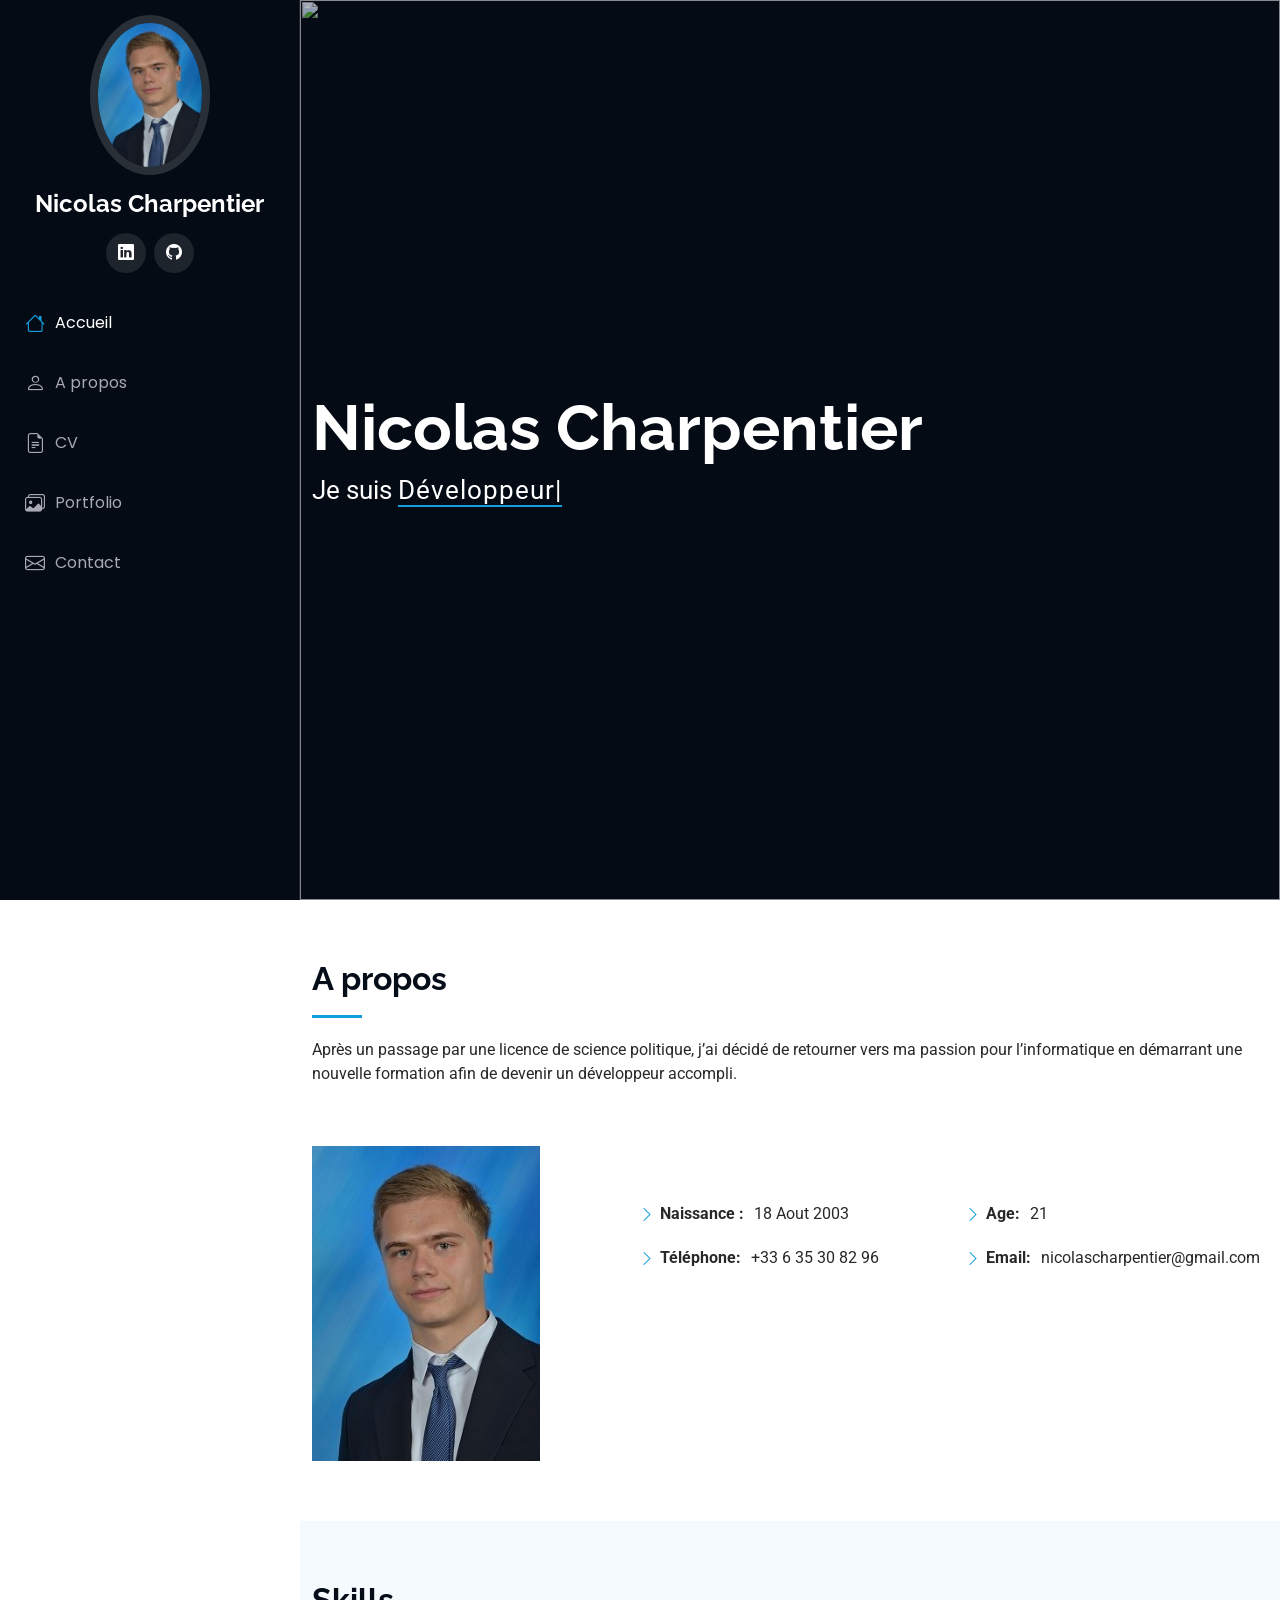
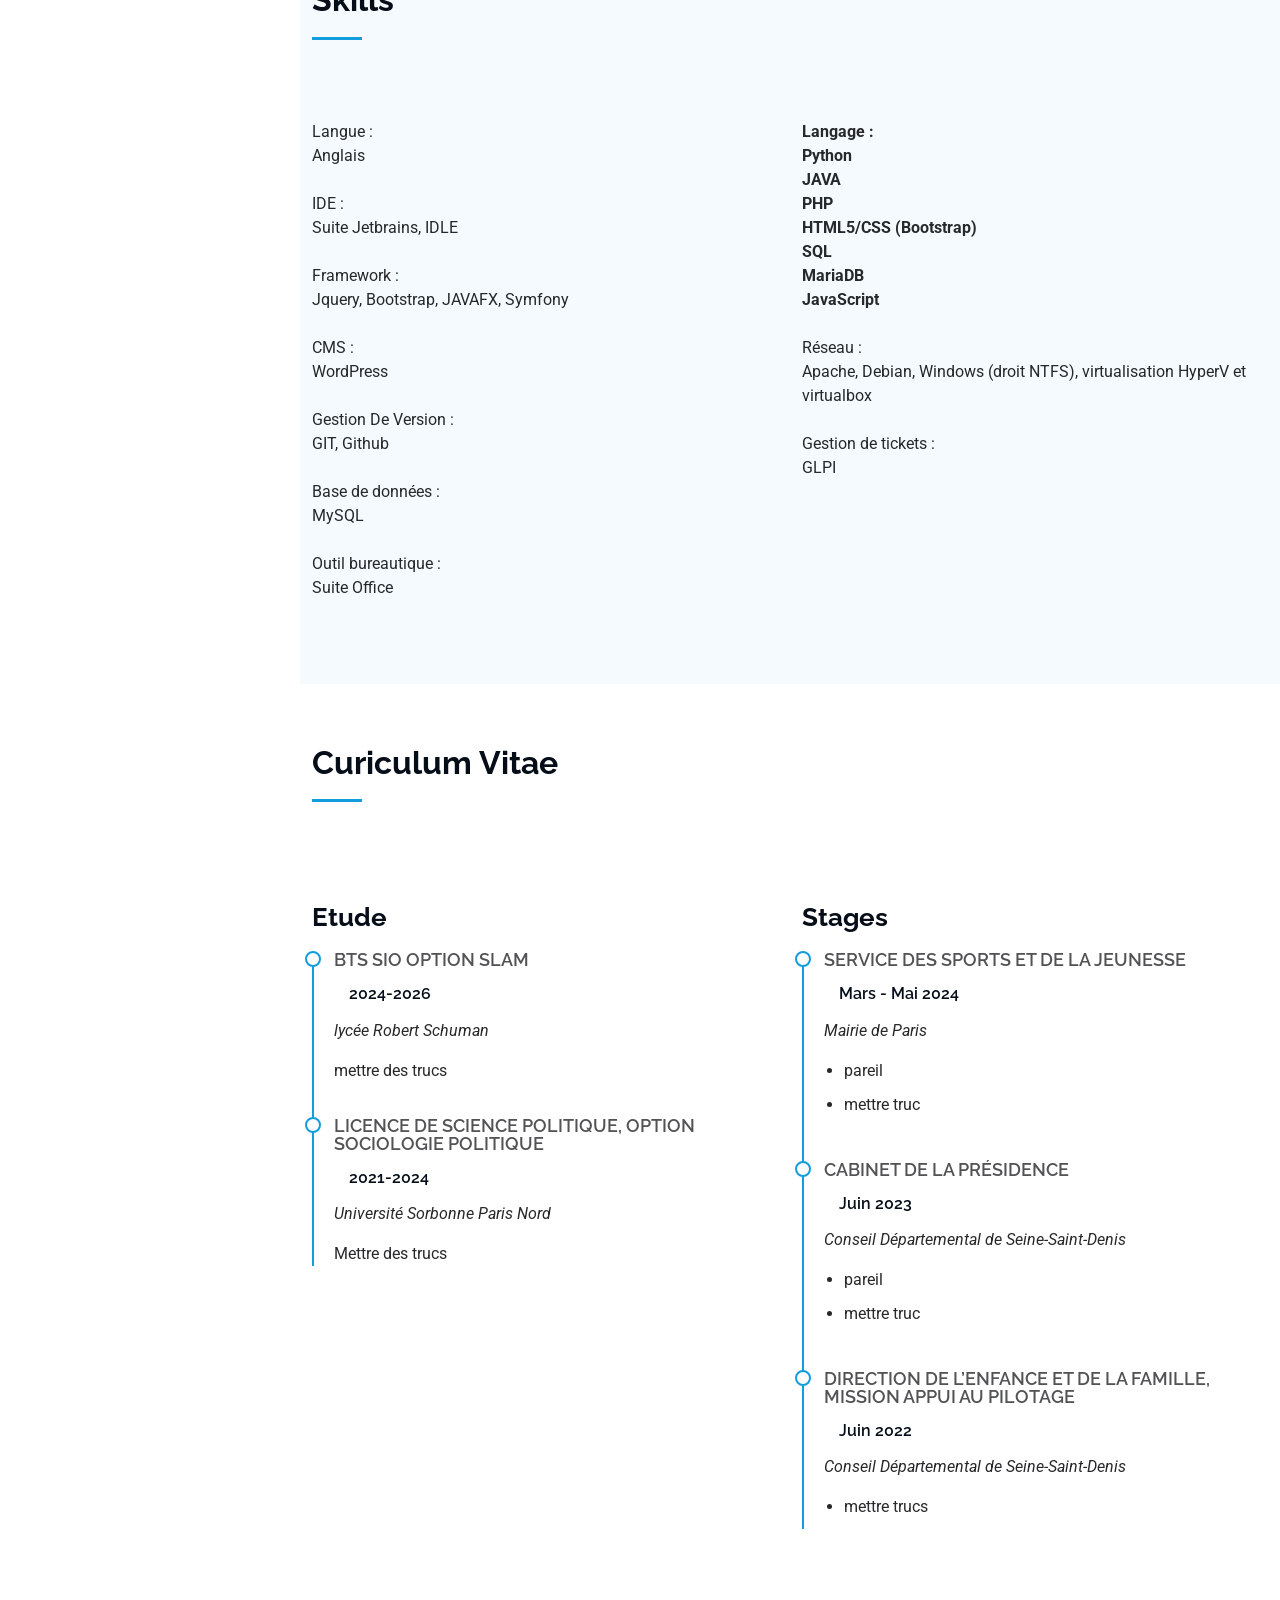
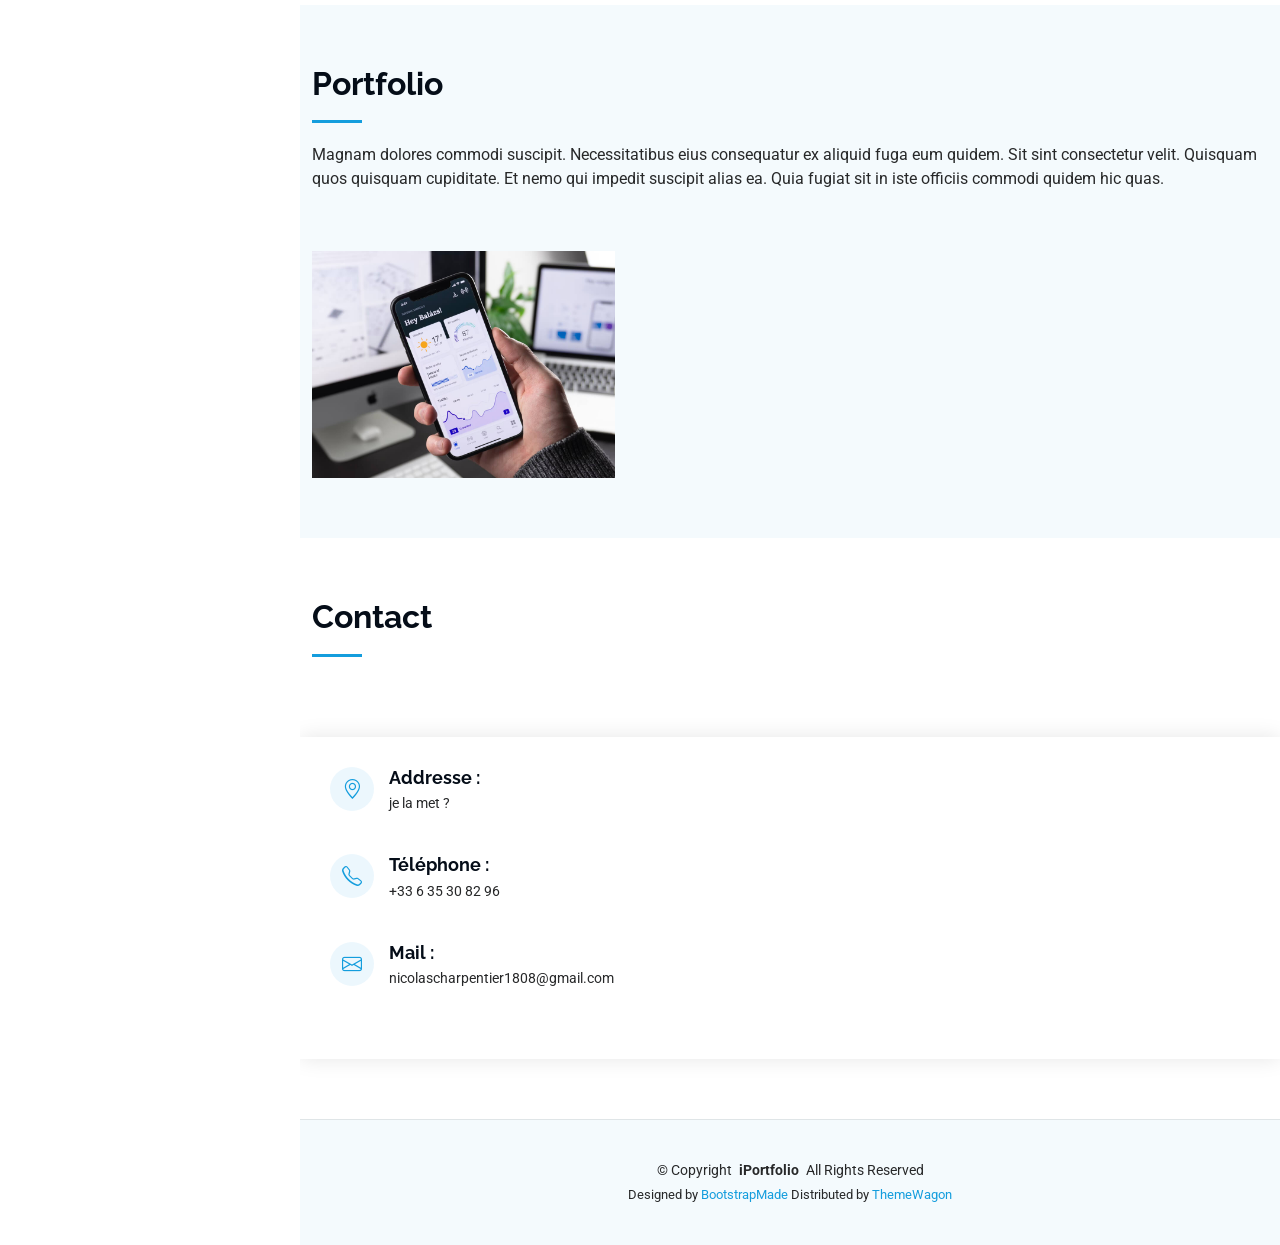
==== commit 9a0f2091: "feat : V0.1" ====
--- a/vue/index.html
+++ b/vue/index.html
@@ -31,539 +31,343 @@
 
 <body class="index-page">
 
-  <header id="header" class="header dark-background d-flex flex-column">
-    <i class="header-toggle d-xl-none bi bi-list"></i>
-
-    <div class="profile-img">
-      <img src="../assets/img/profil.jpg" alt="" class="img-fluid rounded-circle">
-    </div>
-
-    <a href="index.html" class="logo d-flex align-items-center justify-content-center">
-      <!-- Uncomment the line below if you also wish to use an image logo -->
-      <!-- <img src="assets/img/logo.png" alt=""> -->
-      <h1 class="sitename">Nicolas Charpentier</h1>
-    </a>
-
-    <div class="social-links text-center">
-      <a href="https://www.linkedin.com/in/nicolas-charpentier-492948280/" class="linkedin" target="_blank"><i class="bi bi-linkedin"></i></a>
-      <a href="https://github.com/Nico180803" class="github" target="_blank"><i class="bi-github"></i></a>
-    </div>
-
-    <nav id="navmenu" class="navmenu">
-      <ul>
-        <li><a href="#hero" class="active"><i class="bi bi-house navicon"></i> Accueil</a></li>
-        <li><a href="#about"><i class="bi bi-person navicon"></i> A propos</a></li>
-        <li><a href="#resume"><i class="bi bi-file-earmark-text navicon"></i> CV</a></li>
-        <li><a href="#portfolio"><i class="bi bi-images navicon"></i> Portfolio</a></li>
-        <li><a href="#contact"><i class="bi bi-envelope navicon"></i> Contact</a></li>
-      </ul>
-    </nav>
-
-  </header>
-
-  <main class="main">
-
-    <!-- Hero Section -->
-    <section id="hero" class="hero section dark-background">
-
-      <img src="" alt="" data-aos="fade-in" class="">
-
-      <div class="container" data-aos="fade-up" data-aos-delay="100">
-        <h2>Nicolas Charpentier</h2>
-        <p>Je suis <span class="typed" data-typed-items="Développeur , Etudiant,">Développeur </span><span class="typed-cursor typed-cursor--blink" aria-hidden="true"></span><span class="typed-cursor typed-cursor--blink" aria-hidden="true"></span></p>
-      </div>
-
-    </section><!-- /Hero Section -->
-
-    <!-- About Section -->
-    <section id="about" class="about section">
-
-      <!-- Section Title -->
-      <div class="container section-title" data-aos="fade-up">
-        <h2>A propos</h2>
-        <p>Magnam dolores commodi suscipit. Necessitatibus eius consequatur ex aliquid fuga eum quidem. Sit sint consectetur velit. Quisquam quos quisquam cupiditate. Et nemo qui impedit suscipit alias ea. Quia fugiat sit in iste officiis commodi quidem hic quas.</p>
-      </div><!-- End Section Title -->
-
-      <div class="container" data-aos="fade-up" data-aos-delay="100">
-
-        <div class="row gy-4 justify-content-center">
-          <div class="col-lg-4">
-            <img src="assets/img/my-profile-img.jpg" class="img-fluid" alt="">
+<header id="header" class="header dark-background d-flex flex-column">
+  <i class="header-toggle d-xl-none bi bi-list"></i>
+
+  <div class="profile-img">
+    <img src="../assets/img/profil.jpg" alt="" class="img-fluid rounded-circle">
+  </div>
+
+  <a href="index.html" class="logo d-flex align-items-center justify-content-center">
+    <!-- Uncomment the line below if you also wish to use an image logo -->
+    <!-- <img src="assets/img/logo.png" alt=""> -->
+    <h1 class="sitename">Nicolas Charpentier</h1>
+  </a>
+
+  <div class="social-links text-center">
+    <a href="https://www.linkedin.com/in/nicolas-charpentier-492948280/" class="linkedin" target="_blank"><i class="bi bi-linkedin"></i></a>
+    <a href="https://github.com/Nico180803" class="github" target="_blank"><i class="bi-github"></i></a>
+  </div>
+
+  <nav id="navmenu" class="navmenu">
+    <ul>
+      <li><a href="#hero" class="active"><i class="bi bi-house navicon"></i> Accueil</a></li>
+      <li><a href="#about"><i class="bi bi-person navicon"></i> A propos</a></li>
+      <li><a href="#resume"><i class="bi bi-file-earmark-text navicon"></i> CV</a></li>
+      <li><a href="#portfolio"><i class="bi bi-images navicon"></i> Portfolio</a></li>
+      <li><a href="#contact"><i class="bi bi-envelope navicon"></i> Contact</a></li>
+    </ul>
+  </nav>
+
+</header>
+
+<main class="main">
+
+  <!-- Hero Section -->
+  <section id="hero" class="hero section dark-background">
+
+    <img src="" alt="" data-aos="fade-in" class="">
+
+    <div class="container" data-aos="fade-up" data-aos-delay="100">
+      <h2>Nicolas Charpentier</h2>
+      <p>Je suis <span class="typed" data-typed-items="Développeur , Etudiant,">Développeur </span><span class="typed-cursor typed-cursor--blink" aria-hidden="true"></span><span class="typed-cursor typed-cursor--blink" aria-hidden="true"></span></p>
+    </div>
+
+  </section><!-- /Hero Section -->
+
+  <!-- About Section -->
+  <section id="about" class="about section">
+
+    <!-- Section Title -->
+    <div class="container section-title" data-aos="fade-up">
+      <h2>A propos</h2>
+      <p>Après un passage par une licence de science politique, j’ai décidé de retourner vers ma passion pour l’informatique en démarrant une nouvelle formation afin de devenir un développeur accompli.</p>
+    </div><!-- End Section Title -->
+
+    <div class="container" data-aos="fade-up" data-aos-delay="100">
+
+      <div class="row gy-4 justify-content-center">
+        <div class="col-lg-4">
+          <img src="../assets/img/profil.jpg" class="img-fluid" alt="">
+        </div>
+        <div class="col-lg-8 content">
+          <h2></h2>
+          <p class="fst-italic py-3">
+          </p>
+          <div class="row">
+            <div class="col-lg-6">
+              <ul>
+                <li><i class="bi bi-chevron-right"></i> <strong>Naissance :</strong> <span>18 Aout 2003</span></li>
+                <li><i class="bi bi-chevron-right"></i> <strong>Téléphone:</strong> <span>+33 6 35 30 82 96</span></li>
+              </ul>
+            </div>
+            <div class="col-lg-6">
+              <ul>
+                <li><i class="bi bi-chevron-right"></i> <strong>Age:</strong> <span>21</span></li>
+                <li><i class="bi bi-chevron-right"></i> <strong>Email:</strong> <span>nicolascharpentier@gmail.com</span></li>
+              </ul>
+            </div>
           </div>
-          <div class="col-lg-8 content">
-            <h2>UI/UX Designer &amp; Web Developer.</h2>
-            <p class="fst-italic py-3">
-              Lorem ipsum dolor sit amet, consectetur adipiscing elit, sed do eiusmod tempor incididunt ut labore et dolore
-              magna aliqua.
-            </p>
-            <div class="row">
-              <div class="col-lg-6">
-                <ul>
-                  <li><i class="bi bi-chevron-right"></i> <strong>Birthday:</strong> <span>18 Aout 2003</span></li>
-                  <li><i class="bi bi-chevron-right"></i> <strong>Phone:</strong> <span>+33 6 35 30 82 96</span></li>
-                </ul>
+          <p class="py-3">
+          </p>
+        </div>
+      </div>
+
+    </div>
+
+  </section><!-- /About Section -->
+
+  <!-- Skills Section -->
+  <section id="skills" class="skills section light-background">
+
+    <!-- Section Title -->
+    <div class="container section-title" data-aos="fade-up">
+      <h2>Skills</h2>
+    </div><!-- End Section Title -->
+
+    <div class="container" data-aos="fade-up" data-aos-delay="100">
+
+      <div class="row skills-content skills-animation">
+
+        <div class="col-lg-6">
+
+          <div>
+              <span class="skill"><span>Langue : <br>
+                Anglais <br><br>
+
+                IDE : <br>
+                Suite Jetbrains, IDLE <br><br>
+
+                Framework : <br>
+                Jquery, Bootstrap, JAVAFX, Symfony <br><br>
+
+                CMS : <br>
+                WordPress <br><br>
+
+                Gestion De Version : <br>
+                GIT, Github<br><br>
+
+                Base de données :<br>
+                MySQL<br><br>
+
+                Outil bureautique :<br>
+                Suite Office<br><br></span></span>
+          </div><!-- End Skills Item -->
+
+        </div>
+
+        <div class="col-lg-6">
+
+          <span class="skill"><span style="font-weight:bold"> Langage :<br>
+            Python<br>
+            JAVA<br>
+            PHP<br>
+            HTML5/CSS (Bootstrap)<br>
+            SQL<br>
+            MariaDB<br>
+            JavaScript<br><br>
+            </span>
+
+            Réseau :<br>
+            Apache, Debian, Windows (droit NTFS), virtualisation HyperV et virtualbox<br><br>
+
+            Gestion de tickets :<br>
+            GLPI<br>
+
+            </span>
+        </div>
+
+      </div>
+
+    </div>
+
+  </section><!-- /Skills Section -->
+
+  <!-- Resume Section -->
+  <section id="resume" class="resume section">
+
+    <!-- Section Title -->
+    <div class="container section-title" data-aos="fade-up">
+      <h2>Curiculum Vitae</h2>
+    </div><!-- End Section Title -->
+
+    <div class="container">
+
+      <div class="row">
+
+        <div class="col-lg-6" data-aos="fade-up" data-aos-delay="100">
+
+          <h3 class="resume-title">Etude</h3>
+          <div class="resume-item">
+            <h4>BTS SIO option SLAM</h4>
+            <h5>2024-2026</h5>
+            <p><em>lycée Robert Schuman</em></p>
+            <p>mettre des trucs</p>
+          </div><!-- Edn Resume Item -->
+
+
+
+          <div class="resume-item">
+            <h4>Licence de Science Politique, option sociologie politique</h4>
+            <h5>2021-2024</h5>
+            <p><em>Université Sorbonne Paris Nord</em></p>
+            <p>Mettre des trucs</p>
+          </div><!-- Edn Resume Item -->
+
+        </div>
+
+        <div class="col-lg-6" data-aos="fade-up" data-aos-delay="200">
+          <h3 class="resume-title">Stages</h3>
+          <div class="resume-item">
+            <h4> Service des sports et de la jeunesse</h4>
+            <h5> Mars - Mai 2024</h5>
+            <p><em> Mairie de Paris</em></p>
+            <ul>
+              <li>pareil</li>
+              <li>mettre truc</li>
+            </ul>
+          </div><!-- Edn Resume Item -->
+
+          <div class="resume-item">
+            <h4> Cabinet de la Présidence</h4>
+            <h5> Juin 2023</h5>
+            <p><em> Conseil Départemental de Seine-Saint-Denis</em></p>
+            <ul>
+              <li>pareil</li>
+              <li>mettre truc</li>
+            </ul>
+          </div><!-- Edn Resume Item -->
+
+          <div class="resume-item">
+            <h4>Direction de l’Enfance et de la Famille, Mission
+              Appui au Pilotage</h4>
+            <h5>Juin 2022</h5>
+            <p><em>Conseil Départemental de Seine-Saint-Denis</em></p>
+            <ul>
+              <li>mettre trucs</li>
+            </ul>
+          </div><!-- Edn Resume Item -->
+
+        </div>
+
+      </div>
+
+    </div>
+
+  </section><!-- /Resume Section -->
+
+  <!-- Portfolio Section -->
+  <section id="portfolio" class="portfolio section light-background">
+
+    <!-- Section Title -->
+    <div class="container section-title" data-aos="fade-up">
+      <h2>Portfolio</h2>
+      <p>Magnam dolores commodi suscipit. Necessitatibus eius consequatur ex aliquid fuga eum quidem. Sit sint consectetur velit. Quisquam quos quisquam cupiditate. Et nemo qui impedit suscipit alias ea. Quia fugiat sit in iste officiis commodi quidem hic quas.</p>
+    </div><!-- End Section Title -->
+
+    <div class="container">
+
+      <div class="isotope-layout" data-default-filter="*" data-layout="masonry" data-sort="original-order">
+
+        <div class="row gy-4 isotope-container" data-aos="fade-up" data-aos-delay="200">
+
+          <div class="col-lg-4 col-md-6 portfolio-item isotope-item filter-app">
+            <div class="portfolio-content h-100">
+              <img src="../assets/img/portfolio/app-1.jpg" class="img-fluid" alt="">
+              <div class="portfolio-info">
+                <h4>Cinéma</h4>
+                <p>Pour plus de détail, veuillez cliquer sur le lien</p>
+                <a href="../assets/img/portfolio/app-1.jpg" title="Cinema" data-gallery="portfolio-gallery-app" class="glightbox preview-link"><i class="bi bi-zoom-in"></i></a>
+                <a href="portfolio-details.html" title="More Details" class="details-link"><i class="bi bi-link-45deg"></i></a>
               </div>
-              <div class="col-lg-6">
-                <ul>
-                  <li><i class="bi bi-chevron-right"></i> <strong>Age:</strong> <span>21</span></li>
-                  <li><i class="bi bi-chevron-right"></i> <strong>Email:</strong> <span>nicolascharpentier@gmail.com</span></li>
-                </ul>
-              </div>
-            </div>
-            <p class="py-3">
-              Officiis eligendi itaque labore et dolorum mollitia officiis optio vero. Quisquam sunt adipisci omnis et ut. Nulla accusantium dolor incidunt officia tempore. Et eius omnis.
-              Cupiditate ut dicta maxime officiis quidem quia. Sed et consectetur qui quia repellendus itaque neque.
-            </p>
-          </div>
-        </div>
-
-      </div>
-
-    </section><!-- /About Section -->
-
-    <!-- Stats Section -->
-    <section id="stats" class="stats section">
-
-      <div class="container" data-aos="fade-up" data-aos-delay="100">
-
-        <div class="row gy-4">
-
-          <div class="col-lg-3 col-md-6">
-            <div class="stats-item">
-              <i class="bi bi-emoji-smile"></i>
-              <span data-purecounter-start="0" data-purecounter-end="232" data-purecounter-duration="1" class="purecounter"></span>
-              <p><strong>Happy Clients</strong> <span>consequuntur quae</span></p>
-            </div>
-          </div><!-- End Stats Item -->
-
-          <div class="col-lg-3 col-md-6">
-            <div class="stats-item">
-              <i class="bi bi-journal-richtext"></i>
-              <span data-purecounter-start="0" data-purecounter-end="521" data-purecounter-duration="1" class="purecounter"></span>
-              <p><strong>Projects</strong> <span>adipisci atque cum quia aut</span></p>
-            </div>
-          </div><!-- End Stats Item -->
-
-          <div class="col-lg-3 col-md-6">
-            <div class="stats-item">
-              <i class="bi bi-headset"></i>
-              <span data-purecounter-start="0" data-purecounter-end="1453" data-purecounter-duration="1" class="purecounter"></span>
-              <p><strong>Hours Of Support</strong> <span>aut commodi quaerat</span></p>
-            </div>
-          </div><!-- End Stats Item -->
-
-          <div class="col-lg-3 col-md-6">
-            <div class="stats-item">
-              <i class="bi bi-people"></i>
-              <span data-purecounter-start="0" data-purecounter-end="32" data-purecounter-duration="1" class="purecounter"></span>
-              <p><strong>Hard Workers</strong> <span>rerum asperiores dolor</span></p>
-            </div>
-          </div><!-- End Stats Item -->
-
-        </div>
-
-      </div>
-
-    </section><!-- /Stats Section -->
-
-    <!-- Skills Section -->
-    <section id="skills" class="skills section light-background">
-
-      <!-- Section Title -->
-      <div class="container section-title" data-aos="fade-up">
-        <h2>Skills</h2>
-        <p>Necessitatibus eius consequatur ex aliquid fuga eum quidem sint consectetur velit</p>
-      </div><!-- End Section Title -->
-
-      <div class="container" data-aos="fade-up" data-aos-delay="100">
-
-        <div class="row skills-content skills-animation">
-
-          <div class="col-lg-6">
-
-            <div class="progress">
-              <span class="skill"><span>HTML</span> <i class="val">100%</i></span>
-              <div class="progress-bar-wrap">
-                <div class="progress-bar" role="progressbar" aria-valuenow="100" aria-valuemin="0" aria-valuemax="100"></div>
-              </div>
-            </div><!-- End Skills Item -->
-
-            <div class="progress">
-              <span class="skill"><span>CSS</span> <i class="val">90%</i></span>
-              <div class="progress-bar-wrap">
-                <div class="progress-bar" role="progressbar" aria-valuenow="90" aria-valuemin="0" aria-valuemax="100"></div>
-              </div>
-            </div><!-- End Skills Item -->
-
-            <div class="progress">
-              <span class="skill"><span>JavaScript</span> <i class="val">75%</i></span>
-              <div class="progress-bar-wrap">
-                <div class="progress-bar" role="progressbar" aria-valuenow="75" aria-valuemin="0" aria-valuemax="100"></div>
-              </div>
-            </div><!-- End Skills Item -->
-
-          </div>
-
-          <div class="col-lg-6">
-
-            <div class="progress">
-              <span class="skill"><span>PHP</span> <i class="val">80%</i></span>
-              <div class="progress-bar-wrap">
-                <div class="progress-bar" role="progressbar" aria-valuenow="80" aria-valuemin="0" aria-valuemax="100"></div>
-              </div>
-            </div><!-- End Skills Item -->
-
-            <div class="progress">
-              <span class="skill"><span>WordPress/CMS</span> <i class="val">90%</i></span>
-              <div class="progress-bar-wrap">
-                <div class="progress-bar" role="progressbar" aria-valuenow="90" aria-valuemin="0" aria-valuemax="100"></div>
-              </div>
-            </div><!-- End Skills Item -->
-
-            <div class="progress">
-              <span class="skill"><span>Photoshop</span> <i class="val">55%</i></span>
-              <div class="progress-bar-wrap">
-                <div class="progress-bar" role="progressbar" aria-valuenow="55" aria-valuemin="0" aria-valuemax="100"></div>
-              </div>
-            </div><!-- End Skills Item -->
-
-          </div>
-
-        </div>
-
-      </div>
-
-    </section><!-- /Skills Section -->
-
-    <!-- Resume Section -->
-    <section id="resume" class="resume section">
-
-      <!-- Section Title -->
-      <div class="container section-title" data-aos="fade-up">
-        <h2>Resume</h2>
-        <p>Magnam dolores commodi suscipit. Necessitatibus eius consequatur ex aliquid fuga eum quidem. Sit sint consectetur velit. Quisquam quos quisquam cupiditate. Et nemo qui impedit suscipit alias ea. Quia fugiat sit in iste officiis commodi quidem hic quas.</p>
-      </div><!-- End Section Title -->
-
-      <div class="container">
-
-        <div class="row">
-
-          <div class="col-lg-6" data-aos="fade-up" data-aos-delay="100">
-            <h3 class="resume-title">Sumary</h3>
-
-            <div class="resume-item pb-0">
-              <h4>Brandon Johnson</h4>
-              <p><em>Innovative and deadline-driven Graphic Designer with 3+ years of experience designing and developing user-centered digital/print marketing material from initial concept to final, polished deliverable.</em></p>
-              <ul>
-                <li>Portland par 127,Orlando, FL</li>
-                <li>(123) 456-7891</li>
-                <li>alice.barkley@example.com</li>
-              </ul>
-            </div><!-- Edn Resume Item -->
-
-            <h3 class="resume-title">Education</h3>
-            <div class="resume-item">
-              <h4>Master of Fine Arts &amp; Graphic Design</h4>
-              <h5>2015 - 2016</h5>
-              <p><em>Rochester Institute of Technology, Rochester, NY</em></p>
-              <p>Qui deserunt veniam. Et sed aliquam labore tempore sed quisquam iusto autem sit. Ea vero voluptatum qui ut dignissimos deleniti nerada porti sand markend</p>
-            </div><!-- Edn Resume Item -->
-
-            <div class="resume-item">
-              <h4>Bachelor of Fine Arts &amp; Graphic Design</h4>
-              <h5>2010 - 2014</h5>
-              <p><em>Rochester Institute of Technology, Rochester, NY</em></p>
-              <p>Quia nobis sequi est occaecati aut. Repudiandae et iusto quae reiciendis et quis Eius vel ratione eius unde vitae rerum voluptates asperiores voluptatem Earum molestiae consequatur neque etlon sader mart dila</p>
-            </div><!-- Edn Resume Item -->
-
-          </div>
-
-          <div class="col-lg-6" data-aos="fade-up" data-aos-delay="200">
-            <h3 class="resume-title">Professional Experience</h3>
-            <div class="resume-item">
-              <h4>Senior graphic design specialist</h4>
-              <h5>2019 - Present</h5>
-              <p><em>Experion, New York, NY </em></p>
-              <ul>
-                <li>Lead in the design, development, and implementation of the graphic, layout, and production communication materials</li>
-                <li>Delegate tasks to the 7 members of the design team and provide counsel on all aspects of the project. </li>
-                <li>Supervise the assessment of all graphic materials in order to ensure quality and accuracy of the design</li>
-                <li>Oversee the efficient use of production project budgets ranging from $2,000 - $25,000</li>
-              </ul>
-            </div><!-- Edn Resume Item -->
-
-            <div class="resume-item">
-              <h4>Graphic design specialist</h4>
-              <h5>2017 - 2018</h5>
-              <p><em>Stepping Stone Advertising, New York, NY</em></p>
-              <ul>
-                <li>Developed numerous marketing programs (logos, brochures,infographics, presentations, and advertisements).</li>
-                <li>Managed up to 5 projects or tasks at a given time while under pressure</li>
-                <li>Recommended and consulted with clients on the most appropriate graphic design</li>
-                <li>Created 4+ design presentations and proposals a month for clients and account managers</li>
-              </ul>
-            </div><!-- Edn Resume Item -->
-
-          </div>
-
-        </div>
-
-      </div>
-
-    </section><!-- /Resume Section -->
-
-    <!-- Portfolio Section -->
-    <section id="portfolio" class="portfolio section light-background">
-
-      <!-- Section Title -->
-      <div class="container section-title" data-aos="fade-up">
-        <h2>Portfolio</h2>
-        <p>Magnam dolores commodi suscipit. Necessitatibus eius consequatur ex aliquid fuga eum quidem. Sit sint consectetur velit. Quisquam quos quisquam cupiditate. Et nemo qui impedit suscipit alias ea. Quia fugiat sit in iste officiis commodi quidem hic quas.</p>
-      </div><!-- End Section Title -->
-
-      <div class="container">
-
-        <div class="isotope-layout" data-default-filter="*" data-layout="masonry" data-sort="original-order">
-
-          <ul class="portfolio-filters isotope-filters" data-aos="fade-up" data-aos-delay="100">
-            <li data-filter="*" class="filter-active">All</li>
-            <li data-filter=".filter-app">App</li>
-            <li data-filter=".filter-product">Product</li>
-            <li data-filter=".filter-branding">Branding</li>
-            <li data-filter=".filter-books">Books</li>
-          </ul><!-- End Portfolio Filters -->
-
-          <div class="row gy-4 isotope-container" data-aos="fade-up" data-aos-delay="200">
-
-            <div class="col-lg-4 col-md-6 portfolio-item isotope-item filter-app">
-              <div class="portfolio-content h-100">
-                <img src="assets/img/portfolio/app-1.jpg" class="img-fluid" alt="">
-                <div class="portfolio-info">
-                  <h4>App 1</h4>
-                  <p>Lorem ipsum, dolor sit amet consectetur</p>
-                  <a href="assets/img/portfolio/app-1.jpg" title="App 1" data-gallery="portfolio-gallery-app" class="glightbox preview-link"><i class="bi bi-zoom-in"></i></a>
-                  <a href="portfolio-details.html" title="More Details" class="details-link"><i class="bi bi-link-45deg"></i></a>
-                </div>
-              </div>
-            </div><!-- End Portfolio Item -->
-
-            <div class="col-lg-4 col-md-6 portfolio-item isotope-item filter-product">
-              <div class="portfolio-content h-100">
-                <img src="assets/img/portfolio/product-1.jpg" class="img-fluid" alt="">
-                <div class="portfolio-info">
-                  <h4>Product 1</h4>
-                  <p>Lorem ipsum, dolor sit amet consectetur</p>
-                  <a href="assets/img/portfolio/product-1.jpg" title="Product 1" data-gallery="portfolio-gallery-product" class="glightbox preview-link"><i class="bi bi-zoom-in"></i></a>
-                  <a href="portfolio-details.html" title="More Details" class="details-link"><i class="bi bi-link-45deg"></i></a>
-                </div>
-              </div>
-            </div><!-- End Portfolio Item -->
-
-            <div class="col-lg-4 col-md-6 portfolio-item isotope-item filter-branding">
-              <div class="portfolio-content h-100">
-                <img src="assets/img/portfolio/branding-1.jpg" class="img-fluid" alt="">
-                <div class="portfolio-info">
-                  <h4>Branding 1</h4>
-                  <p>Lorem ipsum, dolor sit amet consectetur</p>
-                  <a href="assets/img/portfolio/branding-1.jpg" title="Branding 1" data-gallery="portfolio-gallery-branding" class="glightbox preview-link"><i class="bi bi-zoom-in"></i></a>
-                  <a href="portfolio-details.html" title="More Details" class="details-link"><i class="bi bi-link-45deg"></i></a>
-                </div>
-              </div>
-            </div><!-- End Portfolio Item -->
-
-            <div class="col-lg-4 col-md-6 portfolio-item isotope-item filter-books">
-              <div class="portfolio-content h-100">
-                <img src="assets/img/portfolio/books-1.jpg" class="img-fluid" alt="">
-                <div class="portfolio-info">
-                  <h4>Books 1</h4>
-                  <p>Lorem ipsum, dolor sit amet consectetur</p>
-                  <a href="assets/img/portfolio/books-1.jpg" title="Branding 1" data-gallery="portfolio-gallery-book" class="glightbox preview-link"><i class="bi bi-zoom-in"></i></a>
-                  <a href="portfolio-details.html" title="More Details" class="details-link"><i class="bi bi-link-45deg"></i></a>
-                </div>
-              </div>
-            </div><!-- End Portfolio Item -->
-
-            <div class="col-lg-4 col-md-6 portfolio-item isotope-item filter-app">
-              <div class="portfolio-content h-100">
-                <img src="assets/img/portfolio/app-2.jpg" class="img-fluid" alt="">
-                <div class="portfolio-info">
-                  <h4>App 2</h4>
-                  <p>Lorem ipsum, dolor sit amet consectetur</p>
-                  <a href="assets/img/portfolio/app-2.jpg" title="App 2" data-gallery="portfolio-gallery-app" class="glightbox preview-link"><i class="bi bi-zoom-in"></i></a>
-                  <a href="portfolio-details.html" title="More Details" class="details-link"><i class="bi bi-link-45deg"></i></a>
-                </div>
-              </div>
-            </div><!-- End Portfolio Item -->
-
-            <div class="col-lg-4 col-md-6 portfolio-item isotope-item filter-product">
-              <div class="portfolio-content h-100">
-                <img src="assets/img/portfolio/product-2.jpg" class="img-fluid" alt="">
-                <div class="portfolio-info">
-                  <h4>Product 2</h4>
-                  <p>Lorem ipsum, dolor sit amet consectetur</p>
-                  <a href="assets/img/portfolio/product-2.jpg" title="Product 2" data-gallery="portfolio-gallery-product" class="glightbox preview-link"><i class="bi bi-zoom-in"></i></a>
-                  <a href="portfolio-details.html" title="More Details" class="details-link"><i class="bi bi-link-45deg"></i></a>
-                </div>
-              </div>
-            </div><!-- End Portfolio Item -->
-
-            <div class="col-lg-4 col-md-6 portfolio-item isotope-item filter-branding">
-              <div class="portfolio-content h-100">
-                <img src="assets/img/portfolio/branding-2.jpg" class="img-fluid" alt="">
-                <div class="portfolio-info">
-                  <h4>Branding 2</h4>
-                  <p>Lorem ipsum, dolor sit amet consectetur</p>
-                  <a href="assets/img/portfolio/branding-2.jpg" title="Branding 2" data-gallery="portfolio-gallery-branding" class="glightbox preview-link"><i class="bi bi-zoom-in"></i></a>
-                  <a href="portfolio-details.html" title="More Details" class="details-link"><i class="bi bi-link-45deg"></i></a>
-                </div>
-              </div>
-            </div><!-- End Portfolio Item -->
-
-            <div class="col-lg-4 col-md-6 portfolio-item isotope-item filter-books">
-              <div class="portfolio-content h-100">
-                <img src="assets/img/portfolio/books-2.jpg" class="img-fluid" alt="">
-                <div class="portfolio-info">
-                  <h4>Books 2</h4>
-                  <p>Lorem ipsum, dolor sit amet consectetur</p>
-                  <a href="assets/img/portfolio/books-2.jpg" title="Branding 2" data-gallery="portfolio-gallery-book" class="glightbox preview-link"><i class="bi bi-zoom-in"></i></a>
-                  <a href="portfolio-details.html" title="More Details" class="details-link"><i class="bi bi-link-45deg"></i></a>
-                </div>
-              </div>
-            </div><!-- End Portfolio Item -->
-
-            <div class="col-lg-4 col-md-6 portfolio-item isotope-item filter-app">
-              <div class="portfolio-content h-100">
-                <img src="assets/img/portfolio/app-3.jpg" class="img-fluid" alt="">
-                <div class="portfolio-info">
-                  <h4>App 3</h4>
-                  <p>Lorem ipsum, dolor sit amet consectetur</p>
-                  <a href="assets/img/portfolio/app-3.jpg" title="App 3" data-gallery="portfolio-gallery-app" class="glightbox preview-link"><i class="bi bi-zoom-in"></i></a>
-                  <a href="portfolio-details.html" title="More Details" class="details-link"><i class="bi bi-link-45deg"></i></a>
-                </div>
-              </div>
-            </div><!-- End Portfolio Item -->
-
-            <div class="col-lg-4 col-md-6 portfolio-item isotope-item filter-product">
-              <div class="portfolio-content h-100">
-                <img src="assets/img/portfolio/product-3.jpg" class="img-fluid" alt="">
-                <div class="portfolio-info">
-                  <h4>Product 3</h4>
-                  <p>Lorem ipsum, dolor sit amet consectetur</p>
-                  <a href="assets/img/portfolio/product-3.jpg" title="Product 3" data-gallery="portfolio-gallery-product" class="glightbox preview-link"><i class="bi bi-zoom-in"></i></a>
-                  <a href="portfolio-details.html" title="More Details" class="details-link"><i class="bi bi-link-45deg"></i></a>
-                </div>
-              </div>
-            </div><!-- End Portfolio Item -->
-
-            <div class="col-lg-4 col-md-6 portfolio-item isotope-item filter-branding">
-              <div class="portfolio-content h-100">
-                <img src="assets/img/portfolio/branding-3.jpg" class="img-fluid" alt="">
-                <div class="portfolio-info">
-                  <h4>Branding 3</h4>
-                  <p>Lorem ipsum, dolor sit amet consectetur</p>
-                  <a href="assets/img/portfolio/branding-3.jpg" title="Branding 2" data-gallery="portfolio-gallery-branding" class="glightbox preview-link"><i class="bi bi-zoom-in"></i></a>
-                  <a href="portfolio-details.html" title="More Details" class="details-link"><i class="bi bi-link-45deg"></i></a>
-                </div>
-              </div>
-            </div><!-- End Portfolio Item -->
-
-            <div class="col-lg-4 col-md-6 portfolio-item isotope-item filter-books">
-              <div class="portfolio-content h-100">
-                <img src="assets/img/portfolio/books-3.jpg" class="img-fluid" alt="">
-                <div class="portfolio-info">
-                  <h4>Books 3</h4>
-                  <p>Lorem ipsum, dolor sit amet consectetur</p>
-                  <a href="assets/img/portfolio/books-3.jpg" title="Branding 3" data-gallery="portfolio-gallery-book" class="glightbox preview-link"><i class="bi bi-zoom-in"></i></a>
-                  <a href="portfolio-details.html" title="More Details" class="details-link"><i class="bi bi-link-45deg"></i></a>
-                </div>
-              </div>
-            </div><!-- End Portfolio Item -->
-
-          </div><!-- End Portfolio Container -->
-
-        </div>
-
-      </div>
-
-    </section><!-- /Portfolio Section -->
-
-    <!-- Contact Section -->
-    <section id="contact" class="contact section">
-
-      <!-- Section Title -->
-      <div class="container section-title" data-aos="fade-up">
-        <h2>Contact</h2>
-      </div><!-- End Section Title -->
-
-      <div class="container" data-aos="fade-up" data-aos-delay="100">
-
-        <div class="row gy-4">
-            <div class="info-wrap">
-              <div class="info-item d-flex" data-aos="fade-up" data-aos-delay="200">
-                <i class="bi bi-geo-alt flex-shrink-0"></i>
-                <div>
-                  <h3>Addresse :</h3>
-                  <p>je la met ?</p>
-                </div>
-              </div><!-- End Info Item -->
-
-              <div class="info-item d-flex" data-aos="fade-up" data-aos-delay="300">
-                <i class="bi bi-telephone flex-shrink-0"></i>
-                <div>
-                  <h3>Téléphone :</h3>
-                  <p>+33 6 35 30 82 96</p>
-                </div>
-              </div><!-- End Info Item -->
-
-              <div class="info-item d-flex" data-aos="fade-up" data-aos-delay="400">
-                <i class="bi bi-envelope flex-shrink-0"></i>
-                <div>
-                  <h3>Mail : </h3>
-                  <p>nicolascharpentier1808@gmail.com</p>
-                </div>
-              </div><!-- End Info Item -->
-            </div>
-          </div>
-      </div>
-
-    </section><!-- /Contact Section -->
-
-  </main>
-
-  <footer id="footer" class="footer position-relative light-background">
-
-    <div class="container">
-      <div class="copyright text-center ">
-        <p>© <span>Copyright</span> <strong class="px-1 sitename">iPortfolio</strong> <span>All Rights Reserved</span></p>
-      </div>
-      <div class="credits">
-        <!-- All the links in the footer should remain intact. -->
-        Designed by <a href="https://bootstrapmade.com/">BootstrapMade</a> Distributed by <a href="https://themewagon.com">ThemeWagon</a>
-      </div>
-    </div>
-
-  </footer>
-
-  <!-- Scroll Top -->
-  <a href="#" id="scroll-top" class="scroll-top d-flex align-items-center justify-content-center"><i class="bi bi-arrow-up-short"></i></a>
-
-  <!-- Preloader -->
-  <div id="preloader"></div>
-
-  <!-- Vendor JS Files -->
-  <script src="../assets/vendor/bootstrap/js/bootstrap.bundle.min.js"></script>
-  <script src="../assets/vendor/php-email-form/validate.js"></script>
-  <script src="../assets/vendor/aos/aos.js"></script>
-  <script src="../assets/vendor/typed.js/typed.umd.js"></script>
-  <script src="../assets/vendor/purecounter/purecounter_vanilla.js"></script>
-  <script src="../assets/vendor/waypoints/noframework.waypoints.js"></script>
-  <script src="../assets/vendor/glightbox/js/glightbox.min.js"></script>
-  <script src="../assets/vendor/imagesloaded/imagesloaded.pkgd.min.js"></script>
-  <script src="../assets/vendor/isotope-layout/isotope.pkgd.min.js"></script>
-  <script src="../assets/vendor/swiper/swiper-bundle.min.js"></script>
-
-  <!-- Main JS File -->
-  <script src="../assets/js/main.js"></script>
+            </div>
+          </div><!-- End Portfolio Item -->
+
+        </div><!-- End Portfolio Container -->
+
+      </div>
+
+    </div>
+
+  </section><!-- /Portfolio Section -->
+
+  <!-- Contact Section -->
+  <section id="contact" class="contact section">
+
+    <!-- Section Title -->
+    <div class="container section-title" data-aos="fade-up">
+      <h2>Contact</h2>
+    </div><!-- End Section Title -->
+
+    <div class="container" data-aos="fade-up" data-aos-delay="100">
+
+      <div class="row gy-4">
+        <div class="info-wrap">
+          <div class="info-item d-flex" data-aos="fade-up" data-aos-delay="200">
+            <i class="bi bi-geo-alt flex-shrink-0"></i>
+            <div>
+              <h3>Addresse :</h3>
+              <p>je la met ?</p>
+            </div>
+          </div><!-- End Info Item -->
+
+          <div class="info-item d-flex" data-aos="fade-up" data-aos-delay="300">
+            <i class="bi bi-telephone flex-shrink-0"></i>
+            <div>
+              <h3>Téléphone :</h3>
+              <p>+33 6 35 30 82 96</p>
+            </div>
+          </div><!-- End Info Item -->
+
+          <div class="info-item d-flex" data-aos="fade-up" data-aos-delay="400">
+            <i class="bi bi-envelope flex-shrink-0"></i>
+            <div>
+              <h3>Mail : </h3>
+              <p>nicolascharpentier1808@gmail.com</p>
+            </div>
+          </div><!-- End Info Item -->
+        </div>
+      </div>
+    </div>
+
+  </section><!-- /Contact Section -->
+
+</main>
+
+<footer id="footer" class="footer position-relative light-background">
+
+  <div class="container">
+    <div class="copyright text-center ">
+      <p>© <span>Copyright</span> <strong class="px-1 sitename">iPortfolio</strong> <span>All Rights Reserved</span></p>
+    </div>
+    <div class="credits">
+      <!-- All the links in the footer should remain intact. -->
+      Designed by <a href="https://bootstrapmade.com/">BootstrapMade</a> Distributed by <a href="https://themewagon.com">ThemeWagon</a>
+    </div>
+  </div>
+
+</footer>
+
+<!-- Scroll Top -->
+<a href="#" id="scroll-top" class="scroll-top d-flex align-items-center justify-content-center"><i class="bi bi-arrow-up-short"></i></a>
+
+<!-- Preloader -->
+<div id="preloader"></div>
+
+<!-- Vendor JS Files -->
+<script src="../assets/vendor/bootstrap/js/bootstrap.bundle.min.js"></script>
+<script src="../assets/vendor/php-email-form/validate.js"></script>
+<script src="../assets/vendor/aos/aos.js"></script>
+<script src="../assets/vendor/typed.js/typed.umd.js"></script>
+<script src="../assets/vendor/purecounter/purecounter_vanilla.js"></script>
+<script src="../assets/vendor/waypoints/noframework.waypoints.js"></script>
+<script src="../assets/vendor/glightbox/js/glightbox.min.js"></script>
+<script src="../assets/vendor/imagesloaded/imagesloaded.pkgd.min.js"></script>
+<script src="../assets/vendor/isotope-layout/isotope.pkgd.min.js"></script>
+<script src="../assets/vendor/swiper/swiper-bundle.min.js"></script>
+
+<!-- Main JS File -->
+<script src="../assets/js/main.js"></script>
 
 </body>
 
